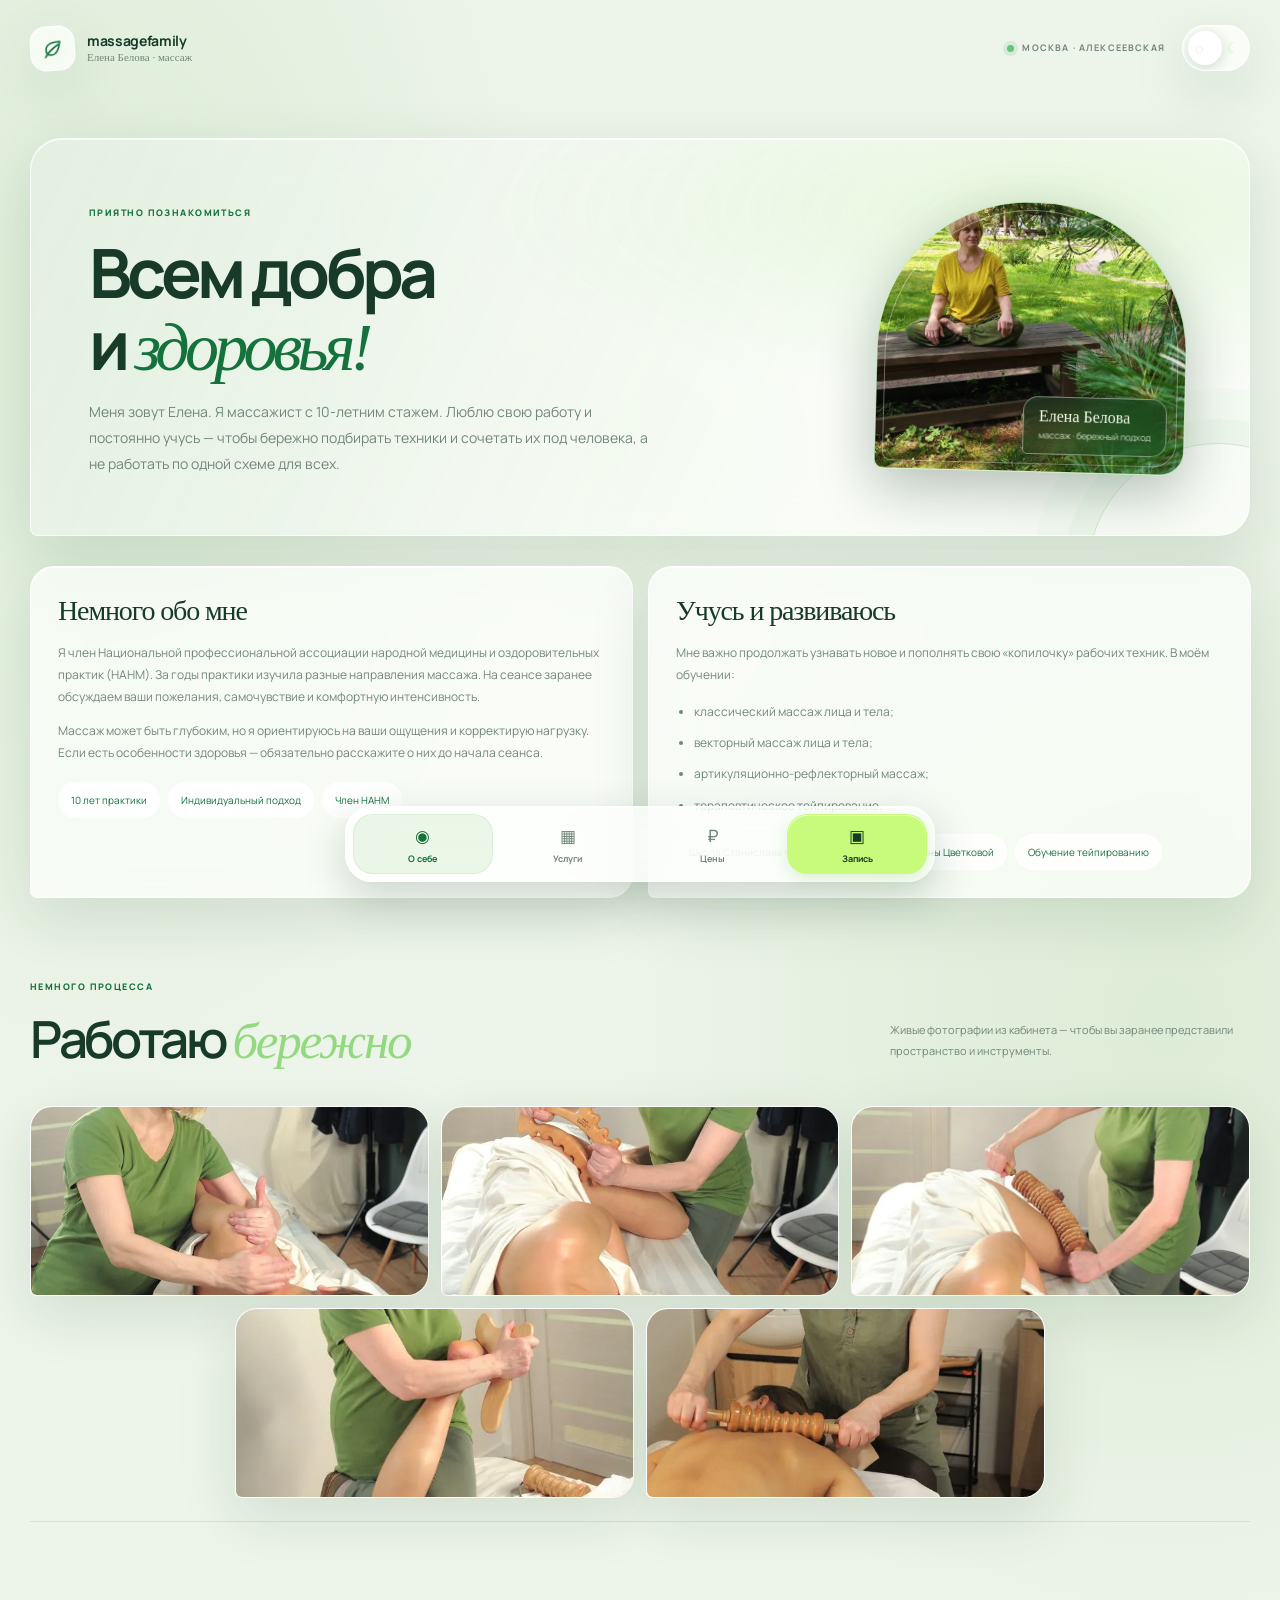
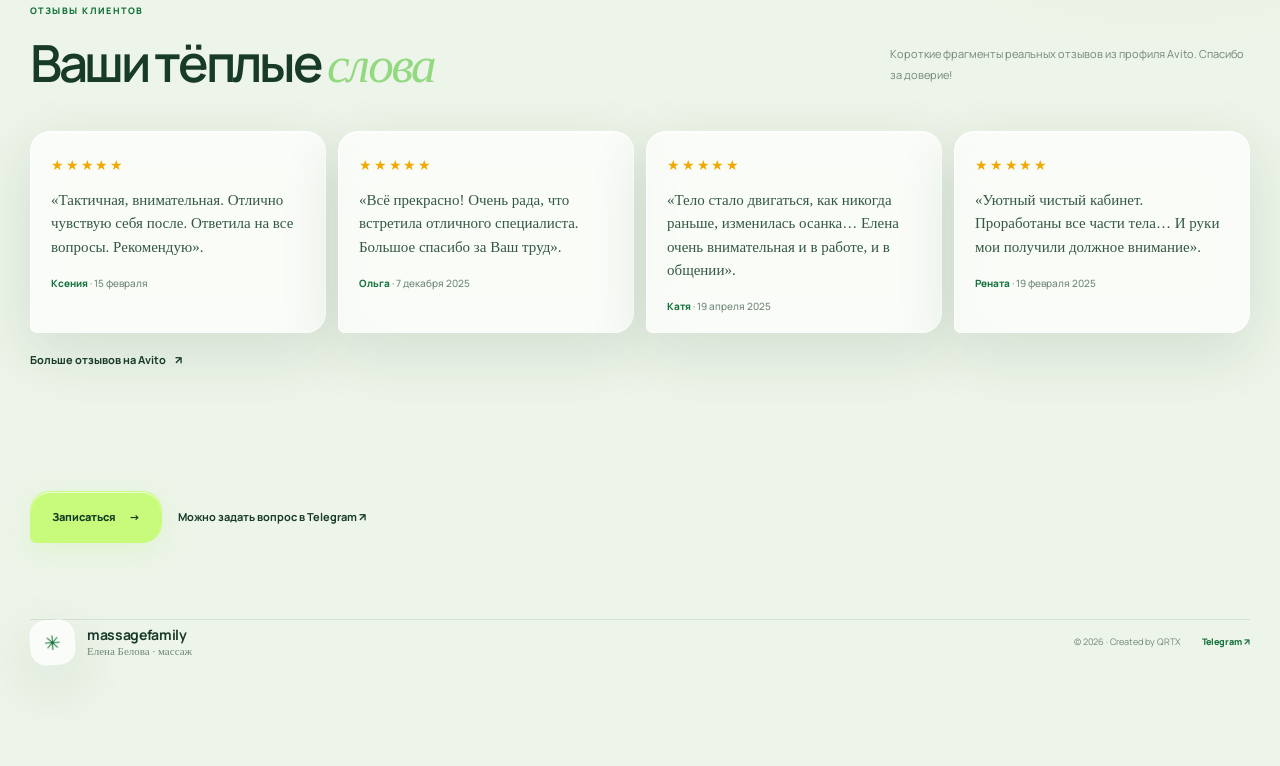
==== about.html @ c5ed5f9d "Add files via upload" ====
<!doctype html>
<html lang="ru"><head><meta charset="utf-8"><meta name="viewport" content="width=device-width,initial-scale=1"><meta name="theme-color" content="#ecf4e9"><meta name="description" content="Елена Белова — массажист с 10-летним стажем, член НАНМ. Знакомство, образование и отзывы клиентов."><title>О себе — massagefamily</title><link rel="manifest" href="./site.webmanifest"><link rel="icon" href="./assets/leaf.svg" type="image/svg+xml"><link rel="stylesheet" href="./styles.css?v=9"></head>
<body data-theme="light"><div class="scroll-progress" id="scroll-progress"></div><div class="ambient-glow" id="ambient-glow"></div>
<header class="site-header"><a class="brand" href="./index.html"><span class="brand-mark"><svg viewBox="0 0 24 24"><path d="M19 5C10 5 5 8 5 13c0 3 2 5 5 5 5 0 8-6 9-13ZM4 20c4-6 8-9 13-12" fill="none" stroke="currentColor" stroke-width="1.6" stroke-linecap="round"/></svg></span><span class="brand-copy"><strong>massagefamily</strong><small>Елена Белова · массаж</small></span></a><div class="header-right"><span class="header-location"><i></i> МОСКВА · АЛЕКСЕЕВСКАЯ</span><button class="theme-toggle" id="theme-toggle" type="button" aria-label="Сменить тему"><span class="theme-sun">☼</span><span class="theme-moon">☾</span><span class="theme-toggle-knob"></span></button></div></header>
<main class="standalone-main subpage-main"><section class="page-intro about-intro reveal"><div class="about-intro-copy"><p class="eyebrow">ПРИЯТНО ПОЗНАКОМИТЬСЯ</p><h1>Всем добра<br />и <em>здоровья!</em></h1><p>Меня зовут Елена. Я массажист с 10-летним стажем. Люблю свою работу и постоянно учусь — чтобы бережно подбирать техники и сочетать их под человека, а не работать по одной схеме для всех.</p></div><figure class="about-portrait"><img src="./assets/photos/hero.jpg" alt="Елена в зелёном саду" fetchpriority="high"><figcaption><span>Елена Белова</span><small>массаж · бережный подход</small></figcaption></figure></section>
<div class="page-content"><article class="page-panel reveal"><h2>Немного обо мне</h2><p>Я член Национальной профессиональной ассоциации народной медицины и оздоровительных практик (НАНМ). За годы практики изучила разные направления массажа. На сеансе заранее обсуждаем ваши пожелания, самочувствие и комфортную интенсивность.</p><p>Массаж может быть глубоким, но я ориентируюсь на ваши ощущения и корректирую нагрузку. Если есть особенности здоровья — обязательно расскажите о них до начала сеанса.</p><div class="course-chips"><span>10 лет практики</span><span>Индивидуальный подход</span><span>Член НАНМ</span></div></article>
<article class="page-panel reveal"><h2>Учусь и развиваюсь</h2><p>Мне важно продолжать узнавать новое и пополнять свою «копилочку» рабочих техник. В моём обучении:</p><ul><li>классический массаж лица и тела;</li><li>векторный массаж лица и тела;</li><li>артикуляционно-рефлекторный массаж;</li><li>терапевтическое тейпирование.</li></ul><div class="course-chips"><span>Школа Станислава Черного</span><span>Академия Ирины Цветковой</span><span>Обучение тейпированию</span></div></article></div>
<section class="proof-section" style="border:0;padding-bottom:0"><div class="section-heading reveal"><div><div class="section-kicker">НЕМНОГО ПРОЦЕССА</div><h2>Работаю <em>бережно</em></h2></div><p>Живые фотографии из кабинета — чтобы вы заранее представили пространство и инструменты.</p></div><div class="gallery-grid about-gallery reveal"><figure class="gallery-photo"><img src="./assets/photos/gallery/session-01.webp" alt="Елена проводит массаж" loading="lazy"></figure><figure class="gallery-photo"><img src="./assets/photos/gallery/session-02.webp" alt="Массаж деревянным инструментом" loading="lazy"></figure><figure class="gallery-photo"><img src="./assets/photos/gallery/session-03.webp" alt="Сеанс массажа спины" loading="lazy"></figure><figure class="gallery-photo"><img src="./assets/photos/gallery/session-04.webp" alt="Работа с ногой во время сеанса" loading="lazy"></figure><figure class="gallery-photo"><img src="./assets/photos/gallery/session-05.webp" alt="Массаж спины в кабинете" loading="lazy"></figure></div></section>
<section class="proof-section"><div class="section-heading reveal"><div><div class="section-kicker">ОТЗЫВЫ КЛИЕНТОВ</div><h2>Ваши тёплые <em>слова</em></h2></div><p>Короткие фрагменты реальных отзывов из профиля Avito. Спасибо за доверие!</p></div><div class="reviews-grid"><article class="review-card reveal"><div class="review-stars">★★★★★</div><blockquote>«Тактичная, внимательная. Отлично чувствую себя после. Ответила на все вопросы. Рекомендую».</blockquote><p>Ксения <span>· 15 февраля</span></p></article><article class="review-card reveal"><div class="review-stars">★★★★★</div><blockquote>«Всё прекрасно! Очень рада, что встретила отличного специалиста. Большое спасибо за Ваш труд».</blockquote><p>Ольга <span>· 7 декабря 2025</span></p></article><article class="review-card reveal"><div class="review-stars">★★★★★</div><blockquote>«Тело стало двигаться, как никогда раньше, изменилась осанка… Елена очень внимательная и в работе, и в общении».</blockquote><p>Катя <span>· 19 апреля 2025</span></p></article><article class="review-card reveal"><div class="review-stars">★★★★★</div><blockquote>«Уютный чистый кабинет. Проработаны все части тела… И руки мои получили должное внимание».</blockquote><p>Рената <span>· 19 февраля 2025</span></p></article></div><a class="text-link reviews-source" href="https://www.avito.ru/brands/05d2e769d853cb7432aabbcc0c474734/all/predlozheniya_uslug?gdlkerfdnwq=101&amp;page_from=from_item_card&amp;iid=3800593027&amp;sellerId=5f546a89d2728fcfa3dec36722f4801d&amp;view=gallery" target="_blank" rel="noreferrer">Больше отзывов на Avito <span>↗</span></a></section>
<div class="page-cta reveal"><a class="button button-primary" href="./booking.html">Записаться <span>→</span></a><a class="text-link" href="https://t.me/elenabelova77" target="_blank" rel="noreferrer">Можно задать вопрос в Telegram ↗</a></div></main>
<footer class="site-footer section-shell"><a class="brand" href="./index.html"><span class="brand-mark">✳</span><span class="brand-copy"><strong>massagefamily</strong><small>Елена Белова · массаж</small></span></a><span>© <span id="year"></span> · Created by QRTX</span><div class="footer-actions"><a href="https://t.me/elenabelova77" target="_blank" rel="noreferrer">Telegram ↗</a></div></footer>
<nav class="floating-nav" aria-label="Навигация"><a class="nav-item" href="about.html"><span class="nav-icon">◉</span><span>О себе</span></a><a class="nav-item" href="services.html"><span class="nav-icon">▦</span><span>Услуги</span></a><a class="nav-item" href="prices.html"><span class="nav-icon">₽</span><span>Цены</span></a><a class="nav-item nav-booking" href="booking.html"><span class="nav-icon">▣</span><span>Запись</span></a></nav><script src="./site-common.js?v=9" defer></script></body></html>
---- styles.css ----
@import url('https://fonts.googleapis.com/css2?family=DM+Sans:wght@400;500;600;700&family=Manrope:wght@400;500;600;700;800&display=swap');

:root {
  color-scheme: light;
  --page: #edf4e9;
  --page-soft: #f5f8f1;
  --surface: rgba(255, 255, 255, .69);
  --surface-strong: rgba(255, 255, 255, .84);
  --surface-solid: #fff;
  --ink: #183a29;
  --ink-soft: #345841;
  --muted: #718779;
  --line: rgba(54, 95, 64, .13);
  --leaf: #38a85f;
  --leaf-dark: #15723c;
  --leaf-deep: #103b27;
  --acid: #c8fb7b;
  --mint: #d9f0ce;
  --glass-edge: rgba(255, 255, 255, .76);
  --glass-shadow: 0 18px 60px rgba(20, 65, 37, .12), inset 0 1px 0 rgba(255, 255, 255, .76);
  --serif: Georgia, 'Times New Roman', serif;
  --sans: 'Manrope', 'DM Sans', -apple-system, BlinkMacSystemFont, 'Segoe UI', sans-serif;
  --shell: 1220px;
}

body[data-theme="dark"] {
  color-scheme: dark;
  --page: #071b12;
  --page-soft: #0b2418;
  --surface: rgba(20, 49, 33, .7);
  --surface-strong: rgba(23, 57, 38, .88);
  --surface-solid: #123321;
  --ink: #eff9e9;
  --ink-soft: #d0e4ce;
  --muted: #a2b9a8;
  --line: rgba(190, 230, 185, .14);
  --leaf: #68d887;
  --leaf-dark: #9de88b;
  --leaf-deep: #0d2417;
  --acid: #c9fa80;
  --mint: #23452f;
  --glass-edge: rgba(201, 243, 191, .2);
  --glass-shadow: 0 22px 70px rgba(0, 0, 0, .28), inset 0 1px 0 rgba(230, 255, 221, .12);
}

* { box-sizing: border-box; }
html { scroll-behavior: smooth; scroll-padding-top: 30px; }
body {
  margin: 0;
  min-width: 320px;
  background:
    radial-gradient(ellipse at 8% 14%, rgba(143, 205, 133, .19), transparent 28rem),
    radial-gradient(ellipse at 91% 43%, rgba(129, 190, 108, .15), transparent 35rem),
    var(--page);
  color: var(--ink);
  font: 400 15px/1.65 var(--sans);
  -webkit-font-smoothing: antialiased;
  transition: background-color .45s, color .35s;
}
body, button, a { -webkit-tap-highlight-color: transparent; }
button, a { touch-action: manipulation; }
button { font: inherit; color: inherit; }
a { color: inherit; text-decoration: none; }
img { max-width: 100%; display: block; }
svg { width: 20px; height: 20px; display: block; flex: none; }
.svg-library { position: absolute; width: 0; height: 0; overflow: hidden; }
.section-shell { width: min(var(--shell), calc(100% - 56px)); margin-inline: auto; }
::selection { background: #b9ed99; color: #103b27; }

.scroll-progress { position: fixed; z-index: 50; inset: 0 auto auto 0; width: 0; height: 3px; background: linear-gradient(90deg, #58c974, #c8fb7b); box-shadow: 0 0 16px rgba(120, 238, 123, .7); }
.page-loader { position: fixed; inset: 0; z-index: 200; display: flex; flex-direction: column; align-items: center; justify-content: center; gap: 9px; color: var(--ink); background: color-mix(in srgb, var(--page) 82%, transparent); backdrop-filter: blur(24px) saturate(1.25); opacity: 0; visibility: hidden; pointer-events: none; transition: opacity .42s cubic-bezier(.2,.75,.25,1), visibility 0s linear .42s; }
body.page-loading .page-loader { opacity: 1; visibility: visible; pointer-events: auto; transition-delay: 0s; }
body.page-loading { overflow: hidden; }
.loader-orbit { width: 58px; height: 58px; position: relative; display: grid; place-items: center; margin-bottom: 8px; border: 1px solid rgba(126,205,116,.48); border-radius: 21px 21px 21px 6px; color: var(--leaf); background: var(--surface); box-shadow: 0 12px 38px rgba(49,125,59,.18),inset 0 1px 0 rgba(255,255,255,.7); animation: loader-float 2.4s ease-in-out infinite; }
.loader-orbit::before,.loader-orbit::after { content:""; position:absolute; inset:-8px; border:1px solid rgba(106,195,108,.22); border-radius:25px 25px 25px 9px; animation: loader-ring 2.8s ease-out infinite; }
.loader-orbit::after { animation-delay:1.4s; }
.loader-orbit span { font-size:25px; animation: loader-spin 8s linear infinite; }
.loader-orbit i { position:absolute; top:3px; right:5px; width:7px; height:7px; border-radius:50%; background:var(--acid); box-shadow:0 0 12px rgba(180,244,117,.9); }
.page-loader > strong { font:700 16px var(--sans); letter-spacing:.015em; }
.page-loader > small { color:var(--muted); font:12px var(--serif); }
.loader-progress { width:118px; height:2px; overflow:hidden; margin-top:15px; border-radius:99px; background:var(--line); }
.loader-progress i { width:40%; height:100%; display:block; border-radius:inherit; background:linear-gradient(90deg,var(--leaf),var(--acid)); box-shadow:0 0 10px rgba(122,222,112,.68); animation:loader-progress 1.1s ease-in-out infinite; }
@keyframes loader-float { 0%,100% { transform:translateY(0) rotate(-2deg); } 50% { transform:translateY(-5px) rotate(2deg); } }
@keyframes loader-ring { 0% { opacity:.55; transform:scale(.82); } 100% { opacity:0; transform:scale(1.32); } }
@keyframes loader-spin { to { transform:rotate(360deg); } }
@keyframes loader-progress { 0% { transform:translateX(-120%); } 100% { transform:translateX(330%); } }
.ambient-glow { position: fixed; z-index: 0; width: 420px; height: 420px; top: 0; left: 0; border-radius: 50%; pointer-events: none; opacity: .13; background: radial-gradient(circle, rgba(171, 255, 120, .58), transparent 66%); transform: translate3d(calc(var(--pointer-x, 50vw) - 50%), calc(var(--pointer-y, 50vh) - 50%), 0); mix-blend-mode: multiply; }
body[data-theme="dark"] .ambient-glow { opacity: .2; mix-blend-mode: screen; }

/* Header: intentionally calm; the persistent navigation lives in the glass dock. */
.site-header { position: relative; z-index: 5; width: min(var(--shell), calc(100% - 56px)); height: 96px; margin: 0 auto; display: flex; align-items: center; justify-content: space-between; }
.brand { display: inline-flex; align-items: center; gap: 12px; }
.brand-mark { display: grid; place-items: center; width: 45px; height: 45px; border: 1px solid var(--glass-edge); border-radius: 16px; color: var(--leaf-dark); background: var(--surface); backdrop-filter: blur(18px) saturate(1.5); box-shadow: var(--glass-shadow); transform: rotate(-4deg); transition: transform .4s cubic-bezier(.2,.8,.2,1); }
.brand-mark:not(:has(svg)) { font-size: 20px; }
.brand:hover .brand-mark { transform: rotate(5deg) scale(1.06); }
.brand-mark svg { width: 24px; height: 24px; }
.brand-copy { display: grid; gap: 1px; line-height: 1.2; }
.brand-copy strong { font-size: 14px; letter-spacing: -.025em; }
.brand-copy small { color: var(--muted); font: 11px var(--serif); }
.header-right { display: flex; align-items: center; gap: 17px; }
.header-location { display: inline-flex; align-items: center; gap: 8px; color: var(--muted); font-size: 9px; font-weight: 700; letter-spacing: .13em; }
.header-location i, .hero-live i { width: 7px; height: 7px; display: block; border-radius: 50%; background: #62c77b; box-shadow: 0 0 0 4px rgba(98, 199, 123, .17); }
.theme-toggle { position: relative; width: 68px; height: 46px; padding: 0; border: 1px solid var(--glass-edge); border-radius: 26px; display: flex; justify-content: space-around; align-items: center; background: var(--surface); backdrop-filter: blur(22px) saturate(1.7); box-shadow: var(--glass-shadow); cursor: pointer; overflow: hidden; transition: transform .25s, background .4s; }
.theme-toggle:hover { transform: translateY(-2px); }
.theme-toggle:active { transform: scale(.94); }
.theme-toggle svg { z-index: 1; width: 17px; height: 17px; opacity: .58; transition: opacity .25s, transform .5s; }
.theme-sun { color: #c58b27; }
.theme-moon { color: #d5f7c6; }
.theme-toggle-knob { position: absolute; z-index: 0; left: 5px; top: 5px; width: 34px; height: 34px; border-radius: 50%; background: var(--surface-strong); box-shadow: 0 3px 13px rgba(22, 61, 35, .18), inset 0 1px 0 var(--glass-edge); transition: transform .45s cubic-bezier(.2,.85,.2,1); }
body[data-theme="dark"] .theme-toggle-knob { transform: translateX(22px); }
body:not([data-theme="dark"]) .theme-sun, body[data-theme="dark"] .theme-moon { opacity: 1; transform: rotate(25deg) scale(1.08); }

/* Hero */
.hero { min-height: 670px; position: relative; isolation: isolate; overflow: hidden; display: grid; grid-template-columns: 1fr 1fr; align-items: center; border: 1px solid rgba(255,255,255,.35); border-radius: 48px 48px 48px 8px; background: linear-gradient(128deg, #123d27 0%, #0d482a 54%, #1e6637 100%); box-shadow: 0 34px 95px rgba(18, 67, 35, .23); }
.hero::before { content: ""; position: absolute; z-index: -1; width: 750px; height: 750px; right: 4%; top: -34%; border: 1px solid rgba(216, 255, 201, .16); border-radius: 50%; box-shadow: 0 0 0 42px rgba(211, 255, 202, .025), 0 0 0 108px rgba(211, 255, 202, .025); }
.hero::after { content: ""; position: absolute; z-index: -1; width: 560px; height: 560px; left: -17%; bottom: -76%; border-radius: 50%; background: radial-gradient(circle, rgba(114, 221, 98, .26), transparent 70%); }
.hero-copy { position: relative; z-index: 3; padding: 78px 30px 78px 78px; color: #f5ffef; }
.eyebrow, .section-kicker { color: var(--leaf-dark); font-size: 9px; font-weight: 800; letter-spacing: .16em; }
.hero .eyebrow { color: #b7d9b8; }
.eyebrow { display: flex; align-items: center; gap: 10px; }
.eyebrow-dot { width: 7px; height: 7px; border-radius: 50%; background: var(--acid); box-shadow: 0 0 0 5px rgba(200, 251, 123, .13), 0 0 14px var(--acid); }
.hero h1 { max-width: 580px; margin: 25px 0 20px; font-size: clamp(46px, 4.2vw, 59px); line-height: 1.02; letter-spacing: -.07em; font-weight: 500; }
.hero h1 em, .intro h2 em, .section-heading h2 em, .booking-heading h2 em, .location h2 em, .closing-cta h2 em, .price-aside h3 em { color: #92d980; font: italic 400 1em/1.08 var(--serif); letter-spacing: -.045em; }
.hero h1 em { color: var(--acid); }
.hero-lead { max-width: 450px; color: rgba(236, 249, 232, .74); font-size: 14px; line-height: 1.95; }
.hero-actions { display: flex; align-items: center; gap: 21px; margin-top: 31px; }
.button { min-height: 52px; position: relative; overflow: hidden; display: inline-flex; align-items: center; justify-content: center; gap: 13px; padding: 14px 21px; border: 1px solid transparent; border-radius: 20px 20px 20px 6px; font-size: 11px; font-weight: 800; cursor: pointer; transition: transform .32s cubic-bezier(.2,.8,.2,1), box-shadow .32s, background .35s, border-color .35s; }
.button::before { content: ""; position: absolute; inset: -80% auto -80% -45%; width: 30%; background: linear-gradient(90deg, transparent, rgba(255,255,255,.5), transparent); transform: rotate(20deg) translateX(-200%); transition: transform .7s; }
.button:hover::before { transform: rotate(20deg) translateX(600%); }
.button:hover { transform: translateY(-3px) scale(1.025); box-shadow: 0 13px 30px rgba(4, 31, 15, .2); }
.button:active { transform: translateY(1px) scale(.96); }
.button svg { width: 17px; height: 17px; transition: transform .3s; }
.button:hover svg { transform: translateX(3px); }
.button-primary { color: #153d25; background: var(--acid); box-shadow: 0 8px 27px rgba(170, 247, 119, .2), inset 0 1px 0 rgba(255,255,255,.7); }
.button-dark { color: #efffea; background: #17452b; box-shadow: inset 0 1px 0 rgba(255,255,255,.18); }
.button-outline { color: var(--leaf-dark); border-color: var(--line); background: var(--surface); backdrop-filter: blur(16px); }
.text-link { display: inline-flex; align-items: center; gap: 9px; color: inherit; font-size: 11px; font-weight: 700; transition: gap .25s, color .25s; }
.text-link:hover { gap: 14px; color: var(--leaf); }
.text-link svg { width: 15px; height: 15px; }
.hero-note { display: flex; align-items: center; gap: 12px; margin-top: 39px; color: rgba(229, 244, 225, .67); font-size: 10px; line-height: 1.6; }
.hero-note b { color: #edfae9; }
.note-icon { display: grid; place-items: center; width: 39px; height: 39px; border: 1px solid rgba(226, 255, 215, .23); border-radius: 15px; color: var(--acid); background: rgba(255,255,255,.08); backdrop-filter: blur(15px); }
.note-icon svg { width: 18px; }
.hero-live { display: inline-flex; align-items: center; gap: 8px; margin-left: 13px; padding: 9px 12px; border: 1px solid rgba(233,255,223,.16); border-radius: 16px; background: rgba(255,255,255,.08); color: #d2e8cf; font-size: 8px; letter-spacing: .1em; }
.hero-live i { width: 6px; height: 6px; }
.hero-visual { position: absolute; z-index: 1; inset: 18px 18px 18px auto; width: 48.5%; overflow: visible; }
.hero-image-wrap { width: 100%; height: 100%; position: relative; overflow: hidden; border: 1px solid rgba(255,255,255,.58); border-radius: 250px 38px 250px 38px; background: #345b3e; box-shadow: inset 0 0 0 1px rgba(255,255,255,.4), 0 19px 60px rgba(0,0,0,.22); transition: border-radius .7s cubic-bezier(.2,.8,.2,1); }
.hero-image-wrap::after { content: ""; position: absolute; inset: 0; background: linear-gradient(180deg, rgba(16,52,30,.02) 45%, rgba(8,42,22,.42)), linear-gradient(90deg, rgba(13,61,33,.2), transparent 48%); }
.hero-image-wrap img { width: 100%; height: 100%; object-fit: cover; object-position: center 47%; filter: saturate(.86); transition: transform 1.3s cubic-bezier(.2,.8,.2,1), filter .8s; }
.hero:hover .hero-image-wrap img { transform: scale(1.035); filter: saturate(1.07); }
.hero:hover .hero-image-wrap { border-radius: 220px 48px 210px 56px; }
.hero-float { position: absolute; z-index: 2; left: -39px; bottom: 76px; display: flex; align-items: center; gap: 12px; padding: 13px 19px 13px 13px; border: 1px solid rgba(255,255,255,.66); border-radius: 21px; color: #284832; background: rgba(247, 255, 244, .73); backdrop-filter: blur(23px) saturate(1.6); box-shadow: 0 15px 40px rgba(8, 36, 17, .17), inset 0 1px 0 rgba(255,255,255,.8); font: 12px/1.5 var(--serif); animation: float-gently 6s ease-in-out infinite; }
.hero-float b { font-weight: 400; }
.float-leaf { width: 37px; height: 37px; border-radius: 15px; display: grid; place-items: center; color: #31633d; background: #e2f5d5; }
.hero-stamp { position: absolute; z-index: 2; right: -8px; top: 36px; width: 112px; height: 112px; display: flex; flex-direction: column; align-items: center; justify-content: center; border: 1px solid rgba(255,255,255,.69); border-radius: 50%; color: #224b2e; background: rgba(242, 255, 233, .64); backdrop-filter: blur(19px); box-shadow: 0 9px 30px rgba(12,54,26,.15); text-align: center; transform: rotate(8deg); font-size: 7px; line-height: 1.8; letter-spacing: .1em; }
.hero-stamp b { font: 21px var(--serif); letter-spacing: -.05em; }
.hero-orbit { position: absolute; z-index: -1; border: 1px solid rgba(216,255,210,.2); border-radius: 50%; pointer-events: none; }
.orbit-one { width: 108%; height: 93%; right: -4%; top: 2%; }
.orbit-two { width: 122%; height: 105%; right: -10%; top: -3%; }
.hero-bottom { position: absolute; z-index: 3; bottom: 21px; left: 45px; right: 43px; display: flex; justify-content: space-between; color: rgba(231, 247, 222, .64); font-size: 8px; font-weight: 700; letter-spacing: .17em; }
.hero-bottom span:last-child { display: flex; align-items: center; gap: 6px; }
.hero-bottom svg { width: 13px; height: 13px; }

/* Sections and glass surfaces */
.intro { padding-top: 116px; padding-bottom: 102px; }
.intro-layout { display: grid; grid-template-columns: .92fr 1fr; align-items: center; gap: 100px; margin-top: 36px; }
.intro-photo { height: 445px; position: relative; padding: 16px 16px 0 0; }
.intro-photo::before { content: ""; position: absolute; inset: 33px 0 0 34px; border: 1px solid rgba(63,136,73,.2); border-radius: 220px 220px 14px 14px; background: linear-gradient(140deg, rgba(183, 226, 163, .54), rgba(219, 240, 208, .2)); }
.intro-photo img { position: relative; width: 100%; height: 100%; object-fit: cover; object-position: center 43%; border: 1px solid var(--glass-edge); border-radius: 210px 210px 14px 14px; box-shadow: var(--glass-shadow); }
.photo-caption { position: absolute; left: -19px; bottom: 21px; display: inline-flex; align-items: center; gap: 10px; max-width: calc(100% + 22px); padding: 14px 18px; border: 1px solid var(--glass-edge); border-radius: 18px; background: var(--surface-strong); backdrop-filter: blur(22px) saturate(1.6); box-shadow: var(--glass-shadow); color: var(--ink-soft); font-size: 10px; }
.photo-caption svg { width: 17px; color: var(--leaf-dark); }
.intro-copy { max-width: 500px; }
.intro h2, .section-heading h2, .booking-heading h2, .location h2, .closing-cta h2 { margin: 15px 0 19px; font-size: clamp(38px, 4vw, 54px); line-height: 1.12; letter-spacing: -.065em; font-weight: 600; }
.intro-copy p:not(.eyebrow) { color: var(--muted); font-size: 13px; line-height: 1.95; }
.signature { margin: 28px 0 22px; color: var(--leaf-dark); font: 16px var(--serif); }
.signature span { margin-left: 10px; color: var(--muted); font-style: italic; }
.intro-copy .text-link { color: var(--leaf-dark); }
.values-row { display: grid; grid-template-columns: repeat(3,1fr); margin-top: 78px; padding-top: 27px; border-top: 1px solid var(--line); }
.values-row div { display: grid; grid-template-columns: 39px 1fr; align-items: center; padding: 0 26px; border-right: 1px solid var(--line); }
.values-row div:first-child { padding-left: 0; }
.values-row div:last-child { border: 0; }
.values-row span { grid-row: span 2; color: var(--leaf); font: italic 16px var(--serif); }
.values-row b { font-size: 11px; font-weight: 700; }
.values-row small { color: var(--muted); font-size: 9px; }

/* Real practice photos and client notes */
.proof-section { padding: 82px 0 96px; border-top: 1px solid var(--line); }
.gallery-grid { display: grid; grid-template-columns: 1.12fr 1fr 1fr 1fr; grid-template-rows: 190px 190px; gap: 12px; }
.gallery-photo { min-width: 0; min-height: 0; overflow: hidden; margin: 0; border: 1px solid var(--glass-edge); border-radius: 22px 22px 22px 7px; background: var(--surface); box-shadow: var(--glass-shadow); }
.gallery-photo img { width: 100%; height: 100%; display: block; object-fit: cover; transition: transform .7s cubic-bezier(.2,.8,.2,1), filter .5s; }
.gallery-photo:hover img { transform: scale(1.045); filter: saturate(1.06); }
.gallery-tall { grid-row: span 2; }
.gallery-wide { grid-column: span 2; }
.reviews-grid { display: grid; grid-template-columns: repeat(4, minmax(0,1fr)); gap: 12px; margin-top: 22px; }
.review-card { min-height: 190px; padding: 21px 20px 17px; border: 1px solid var(--glass-edge); border-radius: 20px 20px 20px 7px; background: var(--surface); backdrop-filter: blur(22px) saturate(1.3); box-shadow: var(--glass-shadow); transition: transform .3s, border-color .3s, background .3s; }
.review-card:hover { transform: translateY(-4px); border-color: rgba(112,177,108,.52); }
.review-stars { color: #efa900; font-size: 14px; letter-spacing: .13em; }
.review-card blockquote { margin: 13px 0 16px; color: var(--ink-soft); font: 15px/1.55 var(--serif); }
.review-card > p { margin: 0; color: var(--leaf-dark); font-size: 10px; font-weight: 750; }
.review-card > p span { color: var(--muted); font-weight: 500; }
.reviews-source { margin-top: 19px; }

.services, .price-section, .booking-section { padding: 92px 0 105px; border-top: 1px solid var(--line); }
.section-heading { display: flex; align-items: end; justify-content: space-between; gap: 52px; margin-bottom: 38px; }
.section-heading h2 { margin-bottom: 0; }
.section-heading > p { max-width: 360px; margin: 0 0 6px; color: var(--muted); font-size: 11px; line-height: 1.9; }
.service-grid { display: grid; grid-template-columns: repeat(3,1fr); gap: 14px; perspective: 1100px; }
.service-card { min-height: 254px; position: relative; overflow: hidden; padding: 25px 24px 24px; border: 1px solid var(--glass-edge); border-radius: 24px 24px 24px 7px; background: var(--surface); backdrop-filter: blur(25px) saturate(1.35); box-shadow: var(--glass-shadow); transform-style: preserve-3d; transition: transform .35s cubic-bezier(.2,.8,.2,1), border-color .3s, box-shadow .35s, background .35s; }
.service-card::before { content: ""; position: absolute; inset: 0; z-index: 0; opacity: 0; background: radial-gradient(370px circle at var(--card-x,50%) var(--card-y,50%), rgba(189, 250, 162, .27), transparent 54%); transition: opacity .35s; pointer-events: none; }
.service-card:hover { border-color: rgba(113, 180, 112, .56); box-shadow: 0 25px 63px rgba(20, 75, 39, .14), inset 0 1px 0 rgba(255,255,255,.8); }
.service-card:hover::before { opacity: 1; }
.service-feature { background: linear-gradient(145deg, rgba(217,242,203,.83), rgba(255,255,255,.58)); }
body[data-theme="dark"] .service-feature { background: linear-gradient(145deg, rgba(53,109,60,.66), rgba(20,49,33,.7)); }
.service-top, .service-card h3, .service-card p, .card-link { position: relative; z-index: 1; }
.service-top { display: flex; justify-content: space-between; align-items: center; color: var(--muted); font: italic 14px var(--serif); }
.service-icon { width: 41px; height: 41px; display: grid; place-items: center; border: 1px solid var(--glass-edge); border-radius: 16px; color: var(--leaf-dark); background: var(--surface-strong); box-shadow: 0 8px 19px rgba(26, 86, 39, .08); transition: transform .45s, background .3s; }
.service-card:hover .service-icon { transform: rotate(-9deg) scale(1.08); background: var(--mint); }
.service-card h3 { margin: 27px 0 9px; font: 25px/1.18 var(--serif); letter-spacing: -.035em; }
.service-card p { max-width: 345px; margin: 0; color: var(--muted); font-size: 10px; line-height: 1.9; }
.card-link { position: absolute; bottom: 21px; left: 24px; display: inline-flex; align-items: center; gap: 8px; color: var(--leaf-dark); font-size: 9px; font-weight: 800; transition: gap .25s; }
.card-link:hover { gap: 14px; }
.card-link svg { width: 14px; height: 14px; }
.service-photo { min-height: 254px; padding: 0; }
.service-photo img { position: absolute; inset: 0; width: 100%; height: 100%; object-fit: cover; transition: transform .9s cubic-bezier(.2,.8,.2,1); }
.service-photo:hover img { transform: scale(1.07); }
.service-photo::after { content: ""; position: absolute; inset: 0; background: linear-gradient(180deg, transparent 20%, rgba(7, 39, 18, .72)); }
.photo-card-overlay { position: absolute; z-index: 1; left: 24px; bottom: 24px; display: grid; gap: 7px; color: #fff; }
.photo-card-overlay span { font-size: 8px; font-weight: 700; letter-spacing: .16em; }
.photo-card-overlay b { font: 27px/1.14 var(--serif); font-weight: 400; }
.care-note { display: flex; align-items: center; gap: 10px; margin: 22px 2px 0; color: var(--muted); font-size: 9px; }
.care-note svg { width: 16px; height: 16px; color: var(--leaf-dark); }

/* Price list */
.price-section { background: linear-gradient(180deg, transparent, rgba(201, 228, 191, .12), transparent); }
.price-layout { display: grid; grid-template-columns: 1.55fr .78fr; align-items: start; gap: 50px; }
.price-list { overflow: hidden; border: 1px solid var(--glass-edge); border-radius: 24px 24px 24px 7px; background: var(--surface); backdrop-filter: blur(22px); box-shadow: var(--glass-shadow); }
.price-row { min-height: 69px; display: flex; align-items: center; justify-content: space-between; gap: 21px; padding: 12px 24px; border-bottom: 1px solid var(--line); transition: background .25s, padding .25s; }
.price-row:last-child { border-bottom: 0; }
.price-row:hover { padding-inline: 28px 20px; background: rgba(181, 229, 165, .14); }
.price-row div { display: grid; gap: 3px; }
.price-row b { font-size: 11px; font-weight: 700; }
.price-row small { color: var(--muted); font-size: 9px; }
.price-row strong { white-space: nowrap; color: var(--leaf-dark); font: 21px var(--serif); }
.price-aside { position: sticky; top: 22px; overflow: hidden; padding: 30px 27px 25px; border: 1px solid rgba(255,255,255,.36); border-radius: 26px 26px 26px 7px; color: #f2ffeb; background: linear-gradient(140deg, #174d2c, #26733e); box-shadow: 0 21px 55px rgba(19, 77, 37, .21); }
.price-aside::before { content: ""; position: absolute; right: -64px; top: -86px; width: 235px; height: 235px; border: 1px solid rgba(232,255,217,.22); border-radius: 50%; box-shadow: 0 0 0 27px rgba(232,255,217,.05), 0 0 0 69px rgba(232,255,217,.04); }
.aside-flower { position: absolute; right: 7px; top: -23px; color: rgba(220,255,186,.34); font-size: 75px; animation: slow-turn 28s linear infinite; }
.price-aside .eyebrow { position: relative; color: #cfedb6; }
.price-aside h3 { position: relative; margin: 20px 0 15px; font-size: 25px; line-height: 1.3; letter-spacing: -.045em; font-weight: 500; }
.price-aside h3 em { color: var(--acid); }
.price-aside > p:not(.eyebrow) { position: relative; margin: 0 0 20px; color: rgba(240,255,233,.72); font-size: 10px; line-height: 1.9; }
.price-aside .button { position: relative; }
.aside-foot { display: flex; align-items: center; gap: 7px; margin-top: 21px; color: rgba(239,255,230,.72); font-size: 8px; }
.aside-foot svg { width: 14px; height: 14px; }

/* Calendar and location */
.booking-heading { max-width: 580px; margin: 0 auto 38px; text-align: center; }
.booking-heading .section-kicker { margin-bottom: 12px; }
.booking-heading h2 { margin: 11px 0 13px; }
.booking-heading > p { color: var(--muted); font-size: 11px; }
.booking-card { overflow: hidden; display: grid; grid-template-columns: 1fr .87fr; border: 1px solid var(--glass-edge); border-radius: 28px 28px 28px 8px; background: var(--surface); backdrop-filter: blur(25px) saturate(1.4); box-shadow: var(--glass-shadow); }
.calendar-panel { padding: 32px 37px 27px; }
.calendar-title { display: flex; justify-content: space-between; align-items: center; margin-bottom: 24px; }
.calendar-title h3, .slots-head h3 { margin: 5px 0 0; font: 25px var(--serif); letter-spacing: -.035em; }
.calendar-arrows { display: flex; gap: 9px; }
.calendar-arrows button { width: 43px; height: 43px; border: 1px solid var(--line); border-radius: 16px; color: var(--leaf-dark); background: var(--surface-strong); backdrop-filter: blur(14px); cursor: pointer; transition: transform .25s, background .25s; font-size: 23px; }
.calendar-arrows button:hover { transform: translateY(-2px); background: var(--mint); }
.calendar-arrows button:active { transform: scale(.9); }
.calendar-weekdays, .calendar-grid { display: grid; grid-template-columns: repeat(7,1fr); gap: 8px; }
.calendar-weekdays { margin-bottom: 8px; }
.calendar-weekdays span { padding: 4px 0; color: var(--muted); text-align: center; font-size: 8px; font-weight: 800; letter-spacing: .08em; }
.day-cell { width: 100%; aspect-ratio: 1; min-height: 42px; position: relative; display: grid; place-items: center; padding: 0; border: 1px solid transparent; border-radius: 16px; color: var(--ink-soft); background: transparent; font-size: 11px; cursor: pointer; transition: background .22s, color .22s, transform .22s, border-color .22s, box-shadow .22s; }
.day-cell.available::after { content: ""; position: absolute; bottom: 5px; width: 5px; height: 5px; border-radius: 50%; background: #43b465; box-shadow: 0 0 8px rgba(67,180,101,.55); }
.day-cell.available:hover { transform: scale(1.09); border-color: rgba(64,161,77,.24); background: rgba(126,199,111,.15); }
.day-cell.busy, .day-cell:disabled { color: var(--muted); opacity: .45; cursor: default; }
.day-cell.selected { color: #12351f; border-color: rgba(255,255,255,.86); background: var(--acid); box-shadow: 0 6px 19px rgba(110,190,81,.27), inset 0 1px 0 rgba(255,255,255,.76); transform: scale(1.07); }
.day-cell.selected::after { background: #2a7b3a; }
.day-cell.today:not(.selected) { border-color: var(--leaf); }
.calendar-legend { display: flex; flex-wrap: wrap; gap: 16px; margin-top: 19px; padding-top: 17px; border-top: 1px solid var(--line); }
.calendar-legend span { display: flex; align-items: center; gap: 7px; color: var(--muted); font-size: 8px; }
.calendar-legend i { width: 8px; height: 8px; border-radius: 50%; background: #43b465; }
.calendar-legend .legend-busy { background: #c5cec4; box-shadow: none; }
.calendar-legend .legend-selected { background: #a6e85a; }
.slots-panel { display: flex; flex-direction: column; padding: 35px 33px 29px; border-left: 1px solid var(--line); background: linear-gradient(145deg, rgba(213,237,204,.26), rgba(255,255,255,.17)); }
body[data-theme="dark"] .slots-panel { background: rgba(7, 27, 17, .18); }
.slots-head h3 { margin: 8px 0 5px; font-size: 23px; }
.slots-head > p { margin: 0; color: var(--muted); font-size: 9px; }
.time-slots { display: grid; grid-template-columns: repeat(3,1fr); gap: 10px; min-height: 114px; align-content: start; margin: 23px 0 21px; }
.time-slot { min-height: 48px; border: 1px solid rgba(79,157,83,.24); border-radius: 15px; color: var(--leaf-dark); background: var(--surface-strong); backdrop-filter: blur(12px); font-size: 11px; cursor: pointer; transition: transform .23s, box-shadow .23s, color .23s, background .23s; }
.time-slot:hover { transform: translateY(-2px); box-shadow: 0 8px 19px rgba(38,110,48,.12); }
.time-slot:active { transform: scale(.94); }
.time-slot.selected { color: #12351f; border-color: transparent; background: var(--acid); box-shadow: 0 7px 19px rgba(110,190,81,.25); }
.time-slot.busy { color: var(--muted); border-color: var(--line); background: var(--surface); opacity: .48; text-decoration: line-through; cursor: not-allowed; }
.empty-slots { grid-column: 1/-1; margin: 0; color: var(--muted); font-size: 10px; line-height: 1.8; }
.booking-submit { width: 100%; min-height: 54px; margin-top: auto; justify-content: space-between; }
.booking-submit:disabled { opacity: .42; cursor: not-allowed; transform: none; box-shadow: none; }
.confirm-note { display: flex; align-items: center; gap: 7px; margin: 13px 0 0; color: var(--muted); font-size: 8px; }
.confirm-note svg { width: 14px; height: 14px; color: var(--leaf); }
.calendar-disclaimer { display: flex; align-items: center; justify-content: center; gap: 9px; margin: 18px 0 0; color: var(--muted); text-align: center; font-size: 9px; }
.calendar-disclaimer svg { width: 15px; height: 15px; color: var(--leaf); }
.location { display: grid; grid-template-columns: .78fr 1.22fr; align-items: center; gap: 72px; padding: 94px 0 104px; border-top: 1px solid var(--line); }
.location h2 { margin: 17px 0; }
.location-copy > p { max-width: 350px; color: var(--muted); font-size: 11px; line-height: 1.9; }
.location-detail { display: flex; align-items: flex-start; gap: 12px; margin: 22px 0; }
.location-detail > svg { width: 18px; height: 18px; margin-top: 2px; color: var(--leaf-dark); }
.location-detail span { display: grid; gap: 3px; }
.location-detail b { font-size: 10px; }
.location-detail small { color: var(--muted); font-size: 9px; }
.location-copy .button { margin-top: 7px; }
.map-card { height: 375px; position: relative; isolation: isolate; overflow: hidden; display: block; border: 1px solid var(--glass-edge); border-radius: 28px 28px 28px 7px; background: linear-gradient(145deg, #dfeeda, #eff5ea); box-shadow: var(--glass-shadow); transition: transform .45s, box-shadow .45s; }
.map-embed-wrap { height:375px; position:relative; overflow:hidden; border:1px solid var(--glass-edge); border-radius:28px 28px 28px 7px; background:#e6efe2; box-shadow:var(--glass-shadow); isolation:isolate; }
.map-fallback { position:absolute; inset:0; overflow:hidden; background:linear-gradient(145deg,#e4efdb,#cfebcd 54%,#eaf1df); }
.map-fallback-grid { position:absolute; inset:-35%; opacity:.75; transform:rotate(-13deg); background-image:linear-gradient(29deg,transparent 47%,rgba(255,255,255,.92) 48%,rgba(255,255,255,.92) 50%,transparent 51%),linear-gradient(118deg,transparent 47%,rgba(255,255,255,.92) 48%,rgba(255,255,255,.92) 50%,transparent 51%); background-size:120px 92px,142px 128px; }
.map-fallback::before,.map-fallback::after { content:""; position:absolute; width:230px; height:165px; border-radius:44% 56% 40% 60%; background:rgba(152,202,133,.29); transform:rotate(-18deg); }
.map-fallback::before { left:8%; top:8%; }.map-fallback::after { right:2%; bottom:-12%; width:280px; height:180px; }
.map-road { position:absolute; z-index:1; left:-10%; top:51%; width:125%; height:20px; border-block:1px solid rgba(255,255,255,.95); background:#f8f5e9; transform:rotate(-13deg); box-shadow:0 1px 0 rgba(121,157,115,.12); }
.map-road-two { left:31%; top:43%; width:95%; height:15px; transform:rotate(58deg); }
.map-park-label,.map-place-label { position:absolute; z-index:2; color:#6b8f63; font:italic 12px var(--serif); }.map-park-label { left:11%; top:23%; }.map-place-label { right:12%; top:17%; color:#8a927b; font:700 9px var(--sans); letter-spacing:.08em; text-transform:uppercase; transform:rotate(-13deg); }
.map-pin { position:absolute; z-index:3; left:55%; top:42%; width:47px; height:47px; display:grid; place-items:center; border:1px solid rgba(255,255,255,.9); border-radius:17px 17px 17px 5px; color:#fff; background:#21824a; box-shadow:0 10px 28px rgba(24,92,47,.3); transform:rotate(-45deg); }.map-pin svg { transform:rotate(45deg); }.map-pin i { position:absolute; inset:-9px; border:1px solid rgba(33,130,74,.35); border-radius:21px 21px 21px 7px; animation:map-pulse 2.4s ease-out infinite; }
.map-location-card { position:absolute; z-index:4; left:calc(55% + 32px); top:38%; display:grid; gap:2px; padding:9px 12px; border:1px solid rgba(255,255,255,.8); border-radius:13px 13px 13px 5px; color:#183a29; background:rgba(255,255,255,.88); box-shadow:0 7px 23px rgba(28,73,41,.12); font:11px var(--sans); }.map-location-card small { color:#718779; font-size:8px; }
.map-embed-wrap.has-live-map .map-fallback { opacity:0; pointer-events:none; transition:opacity .5s; }
.yandex-map { position:absolute; inset:0; z-index:2; width:100%; height:100%; display:block; border:0; background:transparent; }
.local-file-mode .yandex-map { display:none; }
@keyframes map-pulse { 0% { opacity:.7; transform:scale(.76); } 100% { opacity:0; transform:scale(1.5); } }
.map-address-badge { position:absolute; left:17px; bottom:17px; display:flex; align-items:center; gap:10px; max-width:calc(100% - 34px); padding:12px 15px; border:1px solid rgba(255,255,255,.78); border-radius:17px 17px 17px 6px; color:var(--ink); background:color-mix(in srgb,var(--surface-strong) 88%,transparent); backdrop-filter:blur(18px) saturate(1.5); box-shadow:0 10px 30px rgba(17,57,32,.16); font-size:10px; font-weight:800; transition:transform .25s,box-shadow .25s; }
.map-address-badge:hover { transform:translateY(-2px); box-shadow:0 15px 35px rgba(17,57,32,.22); }
.map-address-badge > svg { width:19px; height:19px; flex:none; color:var(--leaf-dark); }
.map-address-badge span { display:grid; gap:3px; }
.map-address-badge small { color:var(--muted); font-size:8px; font-weight:600; }
.map-card:hover { transform: translateY(-5px) rotate(.3deg); box-shadow: 0 28px 65px rgba(27,85,38,.17); }
body[data-theme="dark"] .map-card { background: linear-gradient(145deg, #1a3d27, #14321f); }
.map-grid { position: absolute; inset: -22%; transform: rotate(-8deg); opacity: .74; background-image: linear-gradient(28deg,transparent 48%,rgba(255,255,255,.91) 49%,rgba(255,255,255,.91) 50%,transparent 51%),linear-gradient(118deg,transparent 48%,rgba(255,255,255,.82) 49%,rgba(255,255,255,.82) 50%,transparent 51%); background-size: 90px 80px,100px 110px; }
body[data-theme="dark"] .map-grid { opacity: .14; }
.map-route { position: absolute; border: 2px solid rgba(98,165,92,.28); border-radius: 50%; }
.route-one { width: 530px; height: 250px; left: 10%; top: 2%; transform: rotate(20deg); }
.route-two { width: 560px; height: 160px; left: -7%; bottom: 6%; transform: rotate(-23deg); }
.map-block { position: absolute; width: 83px; height: 51px; border-radius: 15px; background: rgba(184,218,173,.57); transform: rotate(-17deg); }
.block-one { left: 8%; top: 20%; }.block-two { right: 9%; top: 18%; width: 110px; height: 63px; }.block-three { left: 21%; bottom: 15%; width: 108px; height: 62px; }.block-four { right: 18%; bottom: 13%; width: 75px; height: 48px; }
.map-park { position: absolute; left: 45%; top: 20%; width: 125px; height: 110px; display: grid; place-items: center; border-radius: 45% 55% 60% 40%; color: #6f9668; background: rgba(162,204,145,.42); font: italic 12px var(--serif); transform: rotate(8deg); }
.map-pin { position: absolute; left: 57%; top: 42%; width: 53px; height: 53px; display: grid; place-items: center; border: 1px solid rgba(255,255,255,.83); border-radius: 18px 18px 18px 4px; color: white; background: #25864b; box-shadow: 0 10px 24px rgba(27,94,46,.3); transform: rotate(-45deg); animation: pin-bob 2.7s ease-in-out infinite; }
.map-pin svg { width: 23px; height: 23px; transform: rotate(45deg); }
.map-label { position: absolute; left: calc(57% + 34px); top: 41%; display: grid; gap: 3px; padding: 10px 14px; border: 1px solid var(--glass-edge); border-radius: 16px; background: var(--surface-strong); backdrop-filter: blur(15px); box-shadow: var(--glass-shadow); font-size: 8px; font-weight: 800; letter-spacing: .11em; }
.map-label small { color: var(--muted); font-size: 8px; font-weight: 400; letter-spacing: 0; }
.map-open { position: absolute; right: 19px; top: 19px; display: flex; align-items: center; gap: 7px; padding: 11px 14px; border: 1px solid var(--glass-edge); border-radius: 16px; color: var(--leaf-dark); background: var(--surface); backdrop-filter: blur(16px); font-size: 8px; }
.map-open svg { width: 13px; height: 13px; }
.map-station { position: absolute; left: 13%; bottom: 13%; color: var(--muted); font-size: 8px; letter-spacing: .12em; }

.closing-cta { position: relative; overflow: hidden; margin-bottom: 71px; padding: 77px 20px 72px; border: 1px solid rgba(255,255,255,.65); border-radius: 36px 36px 36px 8px; background: radial-gradient(ellipse at 50% 110%, rgba(133,215,104,.22), transparent 50%), linear-gradient(140deg, rgba(220,241,211,.84), rgba(247,251,243,.7)); box-shadow: var(--glass-shadow); text-align: center; }
body[data-theme="dark"] .closing-cta { background: radial-gradient(ellipse at 50% 110%, rgba(133,215,104,.11), transparent 50%), var(--surface); }
.closing-cta::before, .closing-cta::after { content: ""; position: absolute; left: 50%; top: -176px; width: 390px; height: 390px; border: 1px solid rgba(53,129,58,.13); border-radius: 50%; transform: translateX(-50%); }
.closing-cta::after { top: -220px; width: 475px; height: 475px; }
.cta-flower { color: var(--leaf); font-size: 48px; line-height: 1; animation: slow-turn 32s linear infinite; }
.closing-cta .eyebrow { justify-content: center; margin-top: 16px; }
.closing-cta h2 { margin: 14px 0 23px; }
.closing-cta > p:last-child { color: var(--muted); font: 13px var(--serif); margin: 19px 0 0; }
.site-footer { min-height: 114px; display: flex; justify-content: space-between; align-items: center; gap: 22px; padding-bottom: 101px; border-top: 1px solid var(--line); color: var(--muted); font-size: 9px; }
.site-footer .brand { color: var(--ink); }
.site-footer > span { margin-left: auto; }
.footer-actions { display: flex; align-items: center; gap: 22px; }
.footer-actions > a { display: inline-flex; align-items: center; gap: 7px; color: var(--leaf-dark); font-weight: 800; }
.footer-actions > a svg { width: 13px; height: 13px; }
.install-button { min-height: 42px; display: inline-flex; align-items: center; gap: 7px; padding: 7px 12px; border: 1px solid var(--line); border-radius: 15px; color: var(--ink-soft); background: var(--surface); cursor: pointer; font-size: 9px; transition: transform .25s, background .25s; }
.install-button:hover { transform: translateY(-2px); background: var(--surface-strong); }
.install-button svg { width: 15px; height: 15px; color: var(--leaf-dark); }

/* Persistent liquid-glass navigation. */
@view-transition { navigation: auto; }
::view-transition-old(root) { animation: page-out .24s ease both; }
::view-transition-new(root) { animation: page-in .42s cubic-bezier(.2,.75,.25,1) both; }
@keyframes page-out { to { opacity: 0; filter: blur(5px); transform: scale(.992); } }
@keyframes page-in { from { opacity: 0; filter: blur(5px); transform: translateY(9px) scale(.996); } to { opacity: 1; filter: blur(0); transform: none; } }
.standalone-main { width: min(var(--shell), calc(100% - 56px)); min-height: 58vh; margin: 0 auto; padding: 42px 0 76px; }
.page-intro { position: relative; overflow: hidden; margin-bottom: 30px; padding: clamp(30px,5vw,58px); border: 1px solid var(--glass-edge); border-radius: 32px 32px 32px 8px; background: radial-gradient(ellipse at 93% 5%, rgba(186,235,160,.28), transparent 38%), var(--surface); backdrop-filter: blur(25px) saturate(1.4); box-shadow: var(--glass-shadow); }
.page-intro::after { content: ""; position: absolute; width: 260px; aspect-ratio: 1; right: -100px; bottom: -170px; border: 1px solid rgba(76,152,82,.22); border-radius: 50%; box-shadow: 0 0 0 24px rgba(102,183,98,.045), 0 0 0 55px rgba(102,183,98,.035); pointer-events: none; }
.page-intro h1 { max-width: 790px; margin: 15px 0; font-size: clamp(39px,6vw,68px); line-height: 1.06; letter-spacing: -.07em; }
.page-intro h1 em { color: var(--leaf-dark); font: italic 400 1em/1.08 var(--serif); }
.page-intro > p:last-child { max-width: 610px; margin: 0; color: var(--muted); font-size: 14px; line-height: 1.85; }
.about-intro { min-height: 330px; display: grid; grid-template-columns: minmax(0,1fr) minmax(245px,.68fr); align-items: center; gap: clamp(24px,5vw,68px); padding-right: clamp(30px,5vw,62px); background: radial-gradient(ellipse at 83% 18%, rgba(186,235,160,.3), transparent 40%), linear-gradient(115deg, rgba(83,145,76,.1), transparent 64%), var(--surface); }
.about-intro-copy { position: relative; z-index: 1; }
.about-intro .about-intro-copy > p:last-child { max-width: 570px; margin: 0; color: var(--muted); font-size: 14px; line-height: 1.85; }
.about-portrait { position: relative; width: min(100%,310px); height: 270px; justify-self: end; margin: 0; padding: 7px; overflow: hidden; border: 1px solid rgba(189,238,161,.45); border-radius: 150px 150px 24px 9px; background: linear-gradient(145deg,rgba(185,240,151,.35),rgba(22,83,45,.42)); box-shadow: 0 18px 55px rgba(4,32,18,.28),inset 0 1px 0 rgba(255,255,255,.52); transform: rotate(1.5deg); }
.about-portrait::after { content:""; position:absolute; inset:7px; border:1px solid rgba(255,255,255,.34); border-radius:inherit; pointer-events:none; }
.about-portrait img { width:100%; height:100%; display:block; object-fit:cover; object-position:27% 47%; border-radius:inherit; filter:saturate(.9); transform:scale(1.85); transform-origin:27% 47%; transition:transform .8s cubic-bezier(.2,.8,.2,1),filter .5s; }
.about-portrait:hover img { transform:scale(1.92); filter:saturate(1.04); }
.about-portrait figcaption { position:absolute; z-index:1; right:17px; bottom:17px; display:grid; gap:3px; padding:10px 15px; border:1px solid rgba(255,255,255,.42); border-radius:15px 15px 15px 5px; color:#f5ffef; background:rgba(17,57,34,.53); backdrop-filter:blur(16px) saturate(1.4); box-shadow:0 7px 25px rgba(0,0,0,.18); }
.about-portrait figcaption span { font:16px var(--serif); }
.about-portrait figcaption small { color:rgba(245,255,239,.8); font-size:9px; }
.page-content { display: grid; grid-template-columns: 1fr 1fr; gap: 15px; }
.page-panel { padding: 27px; border: 1px solid var(--glass-edge); border-radius: 24px 24px 24px 7px; background: var(--surface); backdrop-filter: blur(22px) saturate(1.35); box-shadow: var(--glass-shadow); }
.page-panel h2 { margin: 0 0 14px; font: 28px/1.2 var(--serif); letter-spacing: -.04em; }
.page-panel p, .page-panel li { color: var(--muted); font-size: 12px; line-height: 1.85; }
.page-panel p:last-child { margin-bottom: 0; }
.page-panel ul { display: grid; gap: 9px; padding-left: 18px; }
.course-chips { display: flex; flex-wrap: wrap; gap: 8px; margin-top: 17px; }
.course-chips span { padding: 9px 12px; border: 1px solid var(--glass-edge); border-radius: 999px; color: var(--leaf-dark); background: var(--surface-strong); font-size: 10px; }
.page-cta { display: flex; align-items: center; flex-wrap: wrap; gap: 16px; margin-top: 23px; }
.standalone-main .gallery-grid { margin-bottom: 23px; }
.standalone-main .about-gallery { grid-template-columns: repeat(6,minmax(0,1fr)); grid-template-rows: repeat(2,190px); }
.about-gallery .gallery-photo { grid-column: span 2; grid-row: auto; }
.about-gallery .gallery-photo:nth-child(4) { grid-column: 2 / span 2; }
.about-gallery .gallery-photo:nth-child(5) { grid-column: 4 / span 2; }
.catalog-list { display: grid; grid-template-columns: repeat(2,minmax(0,1fr)); gap: 13px; }
.catalog-card { min-height: 192px; padding: 23px; border: 1px solid var(--glass-edge); border-radius: 23px 23px 23px 7px; background: var(--surface); backdrop-filter: blur(22px) saturate(1.3); box-shadow: var(--glass-shadow); transition: transform .32s, border-color .3s, box-shadow .3s; }
.catalog-card:hover { transform: translateY(-5px); border-color: rgba(112,177,108,.5); box-shadow: 0 22px 50px rgba(27,78,39,.12); }
.catalog-card small { color: var(--leaf-dark); font-size: 9px; font-weight: 800; letter-spacing: .14em; }
.catalog-card h2 { margin: 18px 0 8px; font: 25px var(--serif); }
.catalog-card p { margin: 0; color: var(--muted); font-size: 11px; line-height: 1.8; }
.catalog-card a { display: inline-flex; margin-top: 15px; color: var(--leaf-dark); font-size: 10px; font-weight: 750; }
.prices-page .price-layout { grid-template-columns: 1fr .65fr; gap: 25px; }
.prices-page .price-row { min-height: 73px; }
.prices-page .price-row strong { font: 17px var(--serif); }
.booking-page-grid { display: grid; grid-template-columns: minmax(0,1.2fr) minmax(270px,.8fr); gap: 20px; align-items: start; }
.booking-page-grid .booking-card { grid-template-columns: 1fr; }
.booking-page-grid .slots-panel { border-left: 0; border-top: 1px solid var(--line); }
.service-select { width: 100%; min-height: 48px; margin-top: 8px; padding: 0 13px; border: 1px solid var(--glass-edge); border-radius: 14px; color: var(--ink-soft); background: var(--surface-strong); font: inherit; font-size: 11px; }
.service-select:focus-visible { outline: 2px solid var(--leaf); outline-offset: 2px; }
.booking-details { position: sticky; top: 25px; display: grid; gap: 13px; }
.booking-details .page-panel { padding: 23px; }
.booking-details .button { margin-top: 8px; }
.subpage-main .calendar-disclaimer { margin-top: 14px; }
.floating-nav { position: fixed; z-index: 30; left: 50%; bottom: max(18px, env(safe-area-inset-bottom)); width: min(590px, calc(100% - 32px)); min-height: 76px; display: grid; grid-template-columns: repeat(4,1fr); align-items: center; gap: 5px; padding: 7px; border: 1px solid var(--glass-edge); border-radius: 27px; background: color-mix(in srgb, var(--surface-strong) 80%, transparent); backdrop-filter: blur(30px) saturate(1.8); -webkit-backdrop-filter: blur(30px) saturate(1.8); box-shadow: 0 15px 44px rgba(16,61,29,.2), inset 0 1px 0 rgba(255,255,255,.8); transform: translateX(-50%); transition: background .35s, box-shadow .35s; }
body[data-theme="dark"] .floating-nav { box-shadow: 0 18px 52px rgba(0,0,0,.48), inset 0 1px 0 rgba(220,255,210,.13); }
.nav-item { min-width: 0; min-height: 60px; position: relative; display: flex; flex-direction: column; align-items: center; justify-content: center; gap: 3px; border: 1px solid transparent; border-radius: 20px; color: var(--muted); font-size: 9px; font-weight: 700; transition: color .25s, transform .25s, background .25s, border-color .25s; }
.nav-icon { width: 30px; height: 27px; display: grid; place-items: center; font-size: 17px; font-weight: 500; line-height: 1; transition: transform .32s; }
.nav-icon svg { width: 19px; height: 19px; }
.nav-item:hover { color: var(--leaf-dark); transform: translateY(-2px); }
.nav-item:hover .nav-icon { transform: translateY(-2px) scale(1.08); }
.nav-item.current { color: var(--leaf-dark); background: rgba(139,204,123,.16); border-color: rgba(103,174,92,.12); }
.nav-item.current .nav-icon { color: var(--leaf-dark); }
.nav-booking { color: #153d25; background: var(--acid); box-shadow: 0 6px 17px rgba(110,190,81,.22), inset 0 1px 0 rgba(255,255,255,.72); }
.nav-booking:hover, .nav-booking.current { color: #153d25; background: #b6f360; }
.nav-booking .nav-icon svg { width: 20px; height: 20px; }
.toast { position: fixed; z-index: 60; left: 50%; bottom: 110px; max-width: calc(100% - 36px); padding: 13px 19px; border: 1px solid var(--glass-edge); border-radius: 18px; color: var(--ink); background: var(--surface-strong); backdrop-filter: blur(25px); box-shadow: var(--glass-shadow); text-align: center; font-size: 11px; opacity: 0; pointer-events: none; transform: translate(-50%, 13px); transition: opacity .25s, transform .25s; }
.toast.visible { opacity: 1; transform: translate(-50%, 0); }
.tap-ripple { position: absolute; z-index: 5; width: 8px; height: 8px; border-radius: 50%; pointer-events: none; background: rgba(255,255,255,.58); transform: translate(-50%,-50%) scale(0); animation: ripple-grow .62s ease-out forwards; }
.reveal { opacity: 1; transform: none; transition: transform .75s cubic-bezier(.2,.7,.2,1); }
.reveal.in-view { animation: reveal-enter .65s cubic-bezier(.2,.7,.2,1) both; }
@keyframes reveal-enter { from { opacity: .72; transform: translateY(12px) scale(.995); } to { opacity: 1; transform: translateY(0) scale(1); } }
.service-grid .reveal:nth-child(2), .values-row.reveal, .hero-visual.reveal { transition-delay: .08s; }
.service-grid .reveal:nth-child(3) { transition-delay: .13s; }
.service-grid .reveal:nth-child(4) { transition-delay: .18s; }
.service-grid .reveal:nth-child(5) { transition-delay: .23s; }
.service-grid .reveal:nth-child(6) { transition-delay: .28s; }

@keyframes float-gently { 0%,100% { transform: translateY(0) rotate(-1deg); } 50% { transform: translateY(-9px) rotate(1deg); } }
@keyframes slow-turn { to { transform: rotate(360deg); } }
@keyframes pin-bob { 0%,100% { translate: 0 0; } 50% { translate: 0 -7px; } }
@keyframes ripple-grow { to { opacity: 0; transform: translate(-50%,-50%) scale(25); } }

@media (max-width: 980px) {
  :root { --shell: 850px; }
  .section-shell, .site-header { width: calc(100% - 40px); }
  .hero { min-height: 630px; }
  .hero-copy { padding-left: 48px; }
  .hero h1 { font-size: clamp(42px, 5.1vw, 50px); }
  .hero-live { margin-left: 2px; }
  .intro-layout { gap: 58px; }
  .price-layout { gap: 27px; }
  .location { gap: 39px; }
  .reviews-grid { grid-template-columns: repeat(2, minmax(0,1fr)); }
  .prices-page .price-layout { grid-template-columns: 1fr; }
  .booking-page-grid { grid-template-columns: 1fr; }
  .booking-details { position: static; grid-template-columns: repeat(2,minmax(0,1fr)); }
}

@media (min-width: 701px) and (max-height: 780px) {
  .hero-copy { padding-top: 55px; padding-bottom: 175px; }
  .hero-bottom { display: none; }
}

@media (max-width: 700px) {
  html { scroll-padding-top: 16px; }
  .section-shell, .site-header { width: calc(100% - 30px); }
  .site-header { height: 76px; }
  .brand-mark { width: 43px; height: 43px; border-radius: 15px; }
  .brand-copy strong { font-size: 14px; }
  .brand-copy small { font-size: 10px; }
  .header-location { display: none; }
  .theme-toggle { width: 68px; height: 48px; }
  .theme-toggle-knob { width: 36px; height: 36px; }
  body[data-theme="dark"] .theme-toggle-knob { transform: translateX(20px); }

  .hero { min-height: 0; display: flex; flex-direction: column; align-items: stretch; gap: 0; padding: 38px 21px 22px; border-radius: 31px 31px 31px 7px; }
  .hero-copy { padding: 0; }
  .hero h1 { margin: 22px 0 16px; font-size: clamp(43px, 11.5vw, 58px); }
  .hero-lead { max-width: 450px; font-size: 13px; line-height: 1.85; }
  .hero-actions { flex-wrap: wrap; gap: 12px; margin-top: 24px; }
  .button { min-height: 54px; padding-inline: 18px; font-size: 11px; }
  .hero-note { flex-wrap: wrap; gap: 11px; margin-top: 19px; }
  .hero-live { min-height: 40px; margin-left: auto; padding: 8px 10px; font-size: 7px; }
  .hero-visual { position: relative; inset: auto; width: 100%; height: 320px; margin-top: 22px; }
  .hero-image-wrap { border-radius: 140px 27px 140px 27px; }
  .hero:hover .hero-image-wrap { border-radius: 125px 33px 130px 33px; }
  .hero-float { left: -7px; bottom: 31px; padding: 11px 14px 11px 11px; font-size: 11px; }
  .float-leaf { width: 34px; height: 34px; }
  .hero-stamp { right: -7px; top: 6px; width: 88px; height: 88px; font-size: 6px; }
  .hero-stamp b { font-size: 17px; }
  .hero-orbit { display: none; }
  .hero-bottom { left: 22px; right: 22px; bottom: 8px; font-size: 6px; }

  .intro { padding-top: 76px; padding-bottom: 73px; }
  .intro-layout { grid-template-columns: 1fr; gap: 32px; margin-top: 25px; }
  .intro-photo { width: 88%; max-width: 410px; height: 385px; margin: 0 auto; padding: 13px 13px 0 0; }
  .intro-photo::before { left: 24px; top: 25px; }
  .intro-photo img { border-radius: 190px 190px 13px 13px; }
  .photo-caption { left: -8px; bottom: 14px; padding: 13px 15px; font-size: 9px; }
  .intro-copy { max-width: none; }
  .intro h2, .section-heading h2, .booking-heading h2, .location h2, .closing-cta h2 { font-size: 39px; }
  .intro-copy p:not(.eyebrow) { font-size: 12px; }
  .standalone-main { width: calc(100% - 30px); padding: 23px 0 62px; }
  .page-intro { margin-bottom: 17px; padding: 29px 22px; border-radius: 24px 24px 24px 7px; }
  .page-intro h1 { font-size: clamp(39px,10vw,52px); }
  .page-intro > p:last-child { font-size: 12px; }
  .about-intro { grid-template-columns: minmax(0,1fr) minmax(185px,.72fr); gap: 20px; padding-right: 25px; }
  .about-portrait { height: 230px; }
  .about-intro .about-intro-copy > p:last-child { font-size: 12px; }
  .page-content, .catalog-list { grid-template-columns: 1fr; gap: 10px; }
  .page-panel { padding: 21px; }
  .catalog-card { min-height: 0; padding: 21px; }
  .prices-page .price-row { padding-inline: 14px; }
  .booking-details { grid-template-columns: 1fr; }
  .proof-section { padding: 67px 0 76px; }
  .gallery-grid { grid-template-columns: 1fr 1fr; grid-template-rows: 220px 150px 150px; gap: 9px; }
  .gallery-tall { grid-row: span 2; }
  .gallery-wide { grid-column: span 1; }
  .standalone-main .about-gallery { grid-template-columns: repeat(2,minmax(0,1fr)); grid-template-rows: repeat(3, minmax(140px, 42vw)); }
  .about-gallery .gallery-photo:nth-child(4) { grid-column: auto; }
  .about-gallery .gallery-photo:nth-child(5) { grid-column: 1 / -1; width: 50%; justify-self: center; }
  .reviews-grid { grid-template-columns: 1fr; gap: 9px; margin-top: 14px; }
  .review-card { min-height: 0; padding: 19px 18px 16px; }
  .review-card blockquote { margin: 11px 0 13px; font-size: 16px; }
  .review-card > p { font-size: 11px; }
  .values-row { grid-template-columns: 1fr; gap: 14px; margin-top: 42px; padding-top: 23px; }
  .values-row div, .values-row div:first-child { grid-template-columns: 38px 1fr; padding: 0; border: 0; }
  .values-row b { font-size: 11px; }
  .values-row small { font-size: 9px; }

  .services, .price-section, .booking-section { padding: 73px 0 78px; }
  .section-heading { display: block; margin-bottom: 26px; }
  .section-heading > p { margin-top: 12px; font-size: 11px; }
  .service-grid { grid-template-columns: repeat(2,minmax(0,1fr)); gap: 10px; }
  .service-card { min-height: 250px; padding: 20px 17px; border-radius: 20px 20px 20px 7px; }
  .service-card h3 { margin: 22px 0 8px; font-size: 21px; }
  .service-card p { font-size: 10px; line-height: 1.78; }
  .service-icon { width: 38px; height: 38px; border-radius: 14px; }
  .card-link { left: 17px; bottom: 18px; gap: 5px; font-size: 8px; }
  .service-photo { min-height: 250px; }
  .photo-card-overlay { left: 17px; bottom: 19px; }
  .photo-card-overlay b { font-size: 23px; }
  .care-note { align-items: flex-start; font-size: 9px; line-height: 1.65; }

  .price-layout { grid-template-columns: 1fr; gap: 22px; }
  .price-row { min-height: 66px; gap: 12px; padding-inline: 16px; }
  .price-row:hover { padding-inline: 18px 14px; }
  .price-row b { font-size: 10px; line-height: 1.5; }
  .price-row small { font-size: 8px; }
  .price-row strong { font-size: 19px; }
  .price-aside { position: relative; top: auto; padding: 25px 22px; }
  .price-aside h3 { font-size: 25px; }

  .booking-heading { margin-bottom: 25px; }
  .booking-heading > p { font-size: 11px; }
  .booking-card { grid-template-columns: 1fr; border-radius: 23px 23px 23px 7px; }
  .calendar-panel { padding: 23px 15px 20px; }
  .calendar-title { margin-bottom: 16px; }
  .calendar-title h3 { font-size: 22px; }
  .calendar-arrows { gap: 7px; }
  .calendar-arrows button { width: 46px; height: 46px; }
  .calendar-weekdays, .calendar-grid { gap: 3px; }
  .calendar-weekdays span { font-size: 8px; }
  .day-cell { min-height: 43px; border-radius: 14px; font-size: 11px; }
  .calendar-legend { justify-content: space-between; gap: 8px; margin-top: 15px; padding-top: 13px; }
  .calendar-legend span { gap: 6px; font-size: 8px; }
  .slots-panel { min-height: 275px; padding: 23px 17px 19px; border-top: 1px solid var(--line); border-left: 0; }
  .slots-head h3 { font-size: 22px; }
  .slots-head > p { font-size: 10px; }
  .time-slots { grid-template-columns: repeat(3,1fr); gap: 9px; min-height: 108px; margin: 18px 0; }
  .time-slot { min-height: 49px; border-radius: 14px; font-size: 11px; }
  .booking-submit { min-height: 56px; }
  .confirm-note { font-size: 9px; }
  .calendar-disclaimer { align-items: flex-start; justify-content: flex-start; text-align: left; font-size: 9px; line-height: 1.7; }

  .location { grid-template-columns: 1fr; gap: 25px; padding: 73px 0 79px; }
  .location h2 { font-size: 39px; }
  .location-copy > p { font-size: 11px; }
  .location-detail b { font-size: 11px; }
  .location-detail small { font-size: 9px; }
  .map-card { height: 300px; border-radius: 23px 23px 23px 7px; }

  .closing-cta { margin-bottom: 46px; padding: 59px 15px 54px; border-radius: 27px 27px 27px 7px; }
  .closing-cta h2 { font-size: 39px; }
  .site-footer { min-height: 0; display: grid; grid-template-columns: 1fr; gap: 16px; padding-bottom: 121px; }
  .site-footer > span { margin-left: 0; }
  .footer-actions { justify-content: space-between; }

  .floating-nav { width: calc(100% - 18px); min-height: 79px; bottom: max(8px, env(safe-area-inset-bottom)); gap: 3px; padding: 6px; border-radius: 25px; }
  .nav-item { min-height: 64px; gap: 2px; border-radius: 18px; font-size: 9px; }
  .nav-icon { width: 32px; height: 29px; }
  .nav-icon svg { width: 20px; height: 20px; }
  .toast { bottom: 101px; width: max-content; max-width: calc(100% - 28px); font-size: 10px; }
}

@media (max-width: 390px) {
  .section-shell, .site-header { width: calc(100% - 24px); }
  .hero { padding: 32px 17px 19px; }
  .hero h1 { font-size: clamp(41px, 10.8vw, 47px); }
  .hero-live { width: fit-content; margin-left: 50px; }
  .hero-visual { height: 275px; }
  .service-grid { grid-template-columns: 1fr; gap: 10px; }
  .service-card, .service-photo { min-height: 223px; }
  .service-card h3 { font-size: 23px; }
  .service-card p { max-width: 330px; font-size: 11px; }
  .card-link { font-size: 9px; }
  .price-row { padding-inline: 12px; }
  .price-row b { font-size: 9px; }
  .price-row strong { font-size: 17px; }
  .calendar-panel { padding-inline: 11px; }
  .day-cell { min-height: 40px; border-radius: 12px; }
  .calendar-weekdays, .calendar-grid { gap: 2px; }
  .calendar-legend { gap: 5px; }
  .calendar-legend span { font-size: 7px; }
  .nav-item { font-size: 8px; }
  .standalone-main { width: calc(100% - 24px); }
  .page-intro { padding: 25px 18px; }
  .about-intro { grid-template-columns: 1fr; gap: 24px; padding: 25px 18px 20px; }
  .about-portrait { width: min(78%,300px); height: 240px; justify-self: center; margin-right: 8px; }
  .gallery-grid { grid-template-rows: 190px 130px 130px; gap: 7px; }
  .gallery-photo { border-radius: 16px 16px 16px 6px; }
}

@media (hover: none) {
  .ambient-glow { display: none; }
  .service-card:hover { transform: none; }
  .button:hover { transform: none; }
}

@media (prefers-reduced-motion: reduce) {
  .page-loader, .loader-orbit, .loader-orbit::before, .loader-orbit::after, .loader-orbit span, .loader-progress i { animation-duration:.01ms !important; animation-iteration-count:1 !important; }
  .page-loader { transition-duration:.01ms !important; }
}

@media (prefers-reduced-motion: reduce) {
  *, *::before, *::after { scroll-behavior: auto !important; animation-duration: .01ms !important; animation-iteration-count: 1 !important; transition-duration: .01ms !important; }
  ::view-transition-old(root), ::view-transition-new(root) { animation: none !important; }
  .reveal { opacity: 1; transform: none; }
  .ambient-glow { display: none; }
}
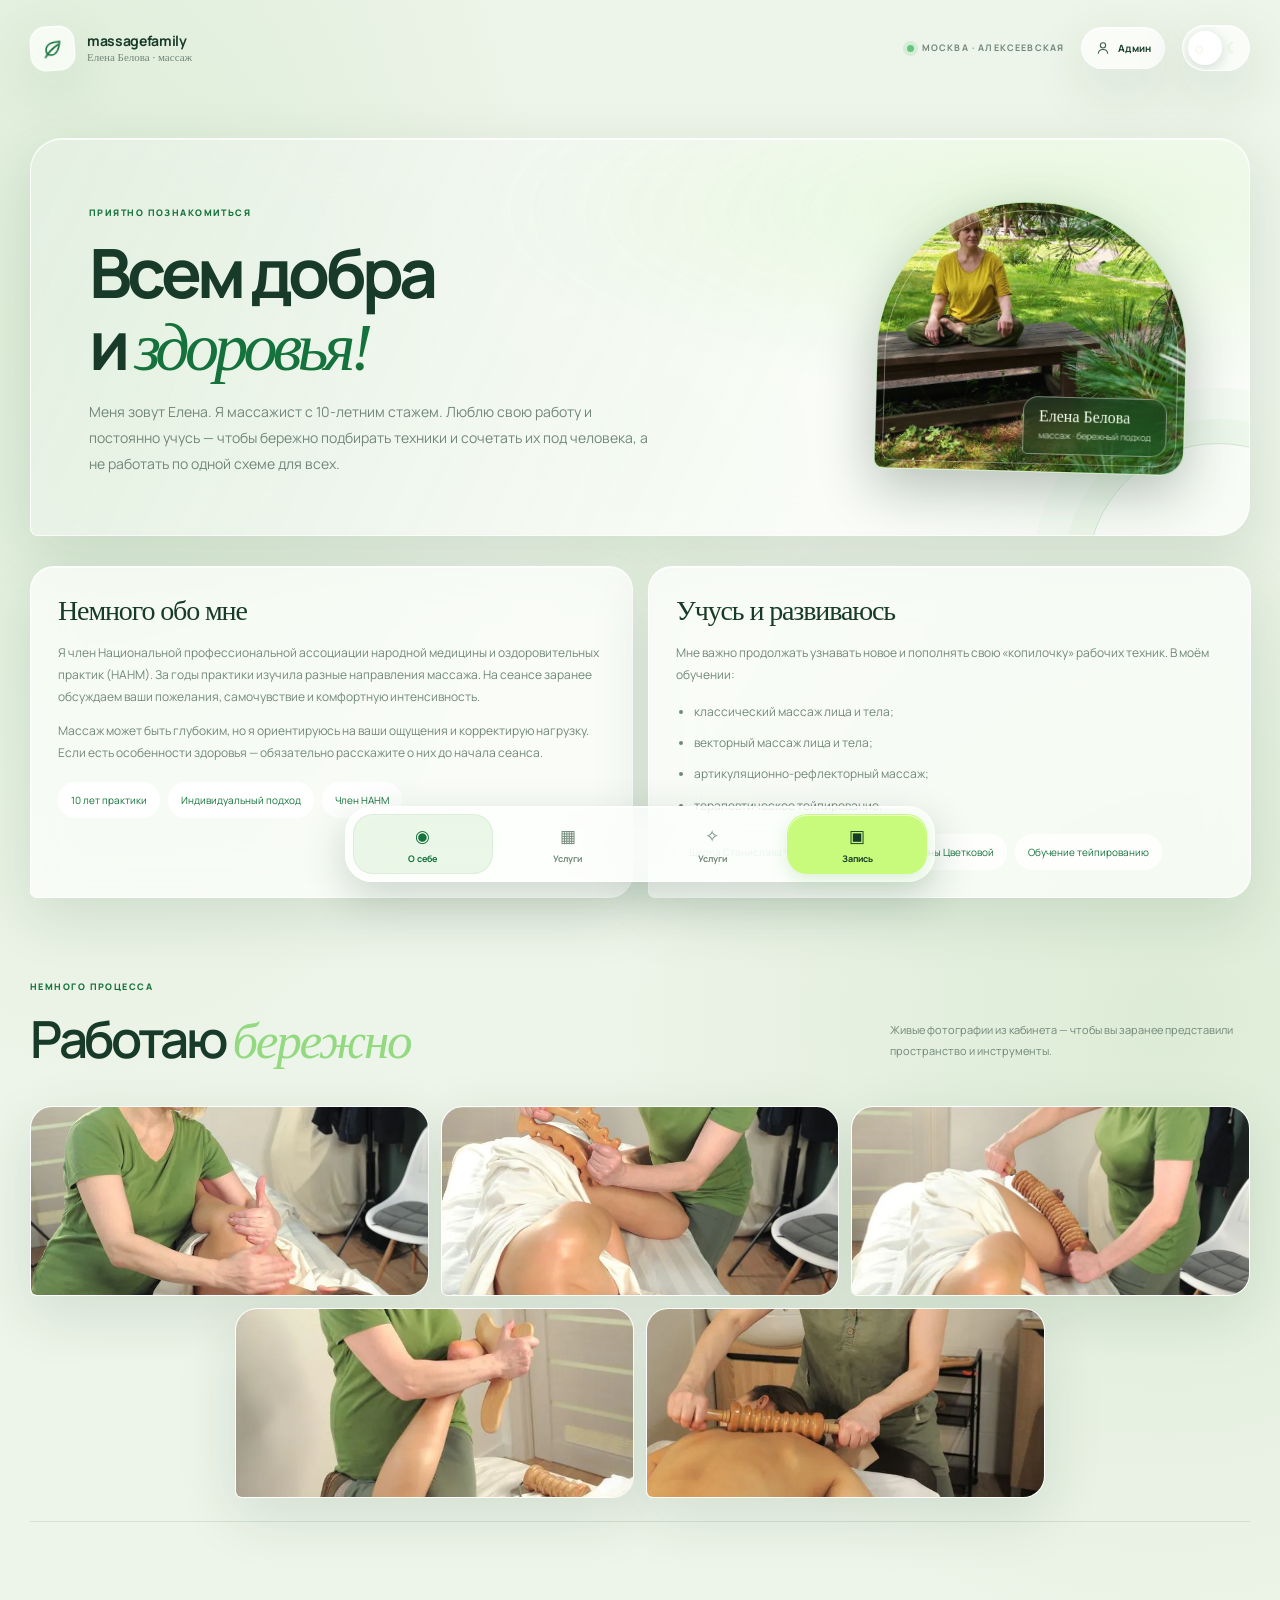
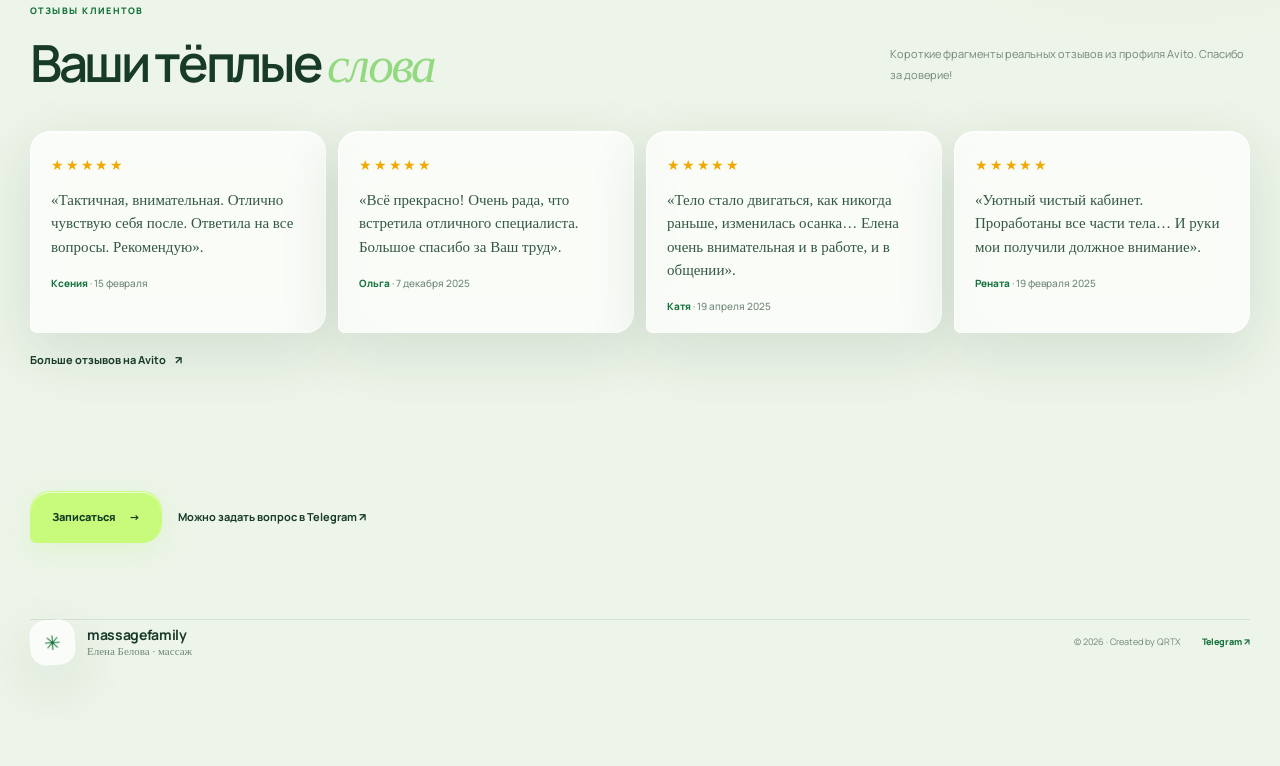
==== commit 9c2201ba: "Add files via upload" ====
--- a/about.html
+++ b/about.html
@@ -1,5 +1,5 @@
 <!doctype html>
-<html lang="ru"><head><meta charset="utf-8"><meta name="viewport" content="width=device-width,initial-scale=1"><meta name="theme-color" content="#ecf4e9"><meta name="description" content="Елена Белова — массажист с 10-летним стажем, член НАНМ. Знакомство, образование и отзывы клиентов."><title>О себе — massagefamily</title><link rel="manifest" href="./site.webmanifest"><link rel="icon" href="./assets/leaf.svg" type="image/svg+xml"><link rel="stylesheet" href="./styles.css?v=9"></head>
+<html lang="ru"><head><meta charset="utf-8"><meta name="viewport" content="width=device-width,initial-scale=1"><meta name="theme-color" content="#ecf4e9"><meta name="description" content="Елена Белова — массажист с 10-летним стажем, член НАНМ. Знакомство, образование и отзывы клиентов."><title>О себе — massagefamily</title><link rel="manifest" href="./site.webmanifest"><link rel="icon" href="./assets/leaf.svg" type="image/svg+xml"><link rel="stylesheet" href="./styles.css?v=12"></head>
 <body data-theme="light"><div class="scroll-progress" id="scroll-progress"></div><div class="ambient-glow" id="ambient-glow"></div>
 <header class="site-header"><a class="brand" href="./index.html"><span class="brand-mark"><svg viewBox="0 0 24 24"><path d="M19 5C10 5 5 8 5 13c0 3 2 5 5 5 5 0 8-6 9-13ZM4 20c4-6 8-9 13-12" fill="none" stroke="currentColor" stroke-width="1.6" stroke-linecap="round"/></svg></span><span class="brand-copy"><strong>massagefamily</strong><small>Елена Белова · массаж</small></span></a><div class="header-right"><span class="header-location"><i></i> МОСКВА · АЛЕКСЕЕВСКАЯ</span><button class="theme-toggle" id="theme-toggle" type="button" aria-label="Сменить тему"><span class="theme-sun">☼</span><span class="theme-moon">☾</span><span class="theme-toggle-knob"></span></button></div></header>
 <main class="standalone-main subpage-main"><section class="page-intro about-intro reveal"><div class="about-intro-copy"><p class="eyebrow">ПРИЯТНО ПОЗНАКОМИТЬСЯ</p><h1>Всем добра<br />и <em>здоровья!</em></h1><p>Меня зовут Елена. Я массажист с 10-летним стажем. Люблю свою работу и постоянно учусь — чтобы бережно подбирать техники и сочетать их под человека, а не работать по одной схеме для всех.</p></div><figure class="about-portrait"><img src="./assets/photos/hero.jpg" alt="Елена в зелёном саду" fetchpriority="high"><figcaption><span>Елена Белова</span><small>массаж · бережный подход</small></figcaption></figure></section>
@@ -9,4 +9,4 @@
 <section class="proof-section"><div class="section-heading reveal"><div><div class="section-kicker">ОТЗЫВЫ КЛИЕНТОВ</div><h2>Ваши тёплые <em>слова</em></h2></div><p>Короткие фрагменты реальных отзывов из профиля Avito. Спасибо за доверие!</p></div><div class="reviews-grid"><article class="review-card reveal"><div class="review-stars">★★★★★</div><blockquote>«Тактичная, внимательная. Отлично чувствую себя после. Ответила на все вопросы. Рекомендую».</blockquote><p>Ксения <span>· 15 февраля</span></p></article><article class="review-card reveal"><div class="review-stars">★★★★★</div><blockquote>«Всё прекрасно! Очень рада, что встретила отличного специалиста. Большое спасибо за Ваш труд».</blockquote><p>Ольга <span>· 7 декабря 2025</span></p></article><article class="review-card reveal"><div class="review-stars">★★★★★</div><blockquote>«Тело стало двигаться, как никогда раньше, изменилась осанка… Елена очень внимательная и в работе, и в общении».</blockquote><p>Катя <span>· 19 апреля 2025</span></p></article><article class="review-card reveal"><div class="review-stars">★★★★★</div><blockquote>«Уютный чистый кабинет. Проработаны все части тела… И руки мои получили должное внимание».</blockquote><p>Рената <span>· 19 февраля 2025</span></p></article></div><a class="text-link reviews-source" href="https://www.avito.ru/brands/05d2e769d853cb7432aabbcc0c474734/all/predlozheniya_uslug?gdlkerfdnwq=101&amp;page_from=from_item_card&amp;iid=3800593027&amp;sellerId=5f546a89d2728fcfa3dec36722f4801d&amp;view=gallery" target="_blank" rel="noreferrer">Больше отзывов на Avito <span>↗</span></a></section>
 <div class="page-cta reveal"><a class="button button-primary" href="./booking.html">Записаться <span>→</span></a><a class="text-link" href="https://t.me/elenabelova77" target="_blank" rel="noreferrer">Можно задать вопрос в Telegram ↗</a></div></main>
 <footer class="site-footer section-shell"><a class="brand" href="./index.html"><span class="brand-mark">✳</span><span class="brand-copy"><strong>massagefamily</strong><small>Елена Белова · массаж</small></span></a><span>© <span id="year"></span> · Created by QRTX</span><div class="footer-actions"><a href="https://t.me/elenabelova77" target="_blank" rel="noreferrer">Telegram ↗</a></div></footer>
-<nav class="floating-nav" aria-label="Навигация"><a class="nav-item" href="about.html"><span class="nav-icon">◉</span><span>О себе</span></a><a class="nav-item" href="services.html"><span class="nav-icon">▦</span><span>Услуги</span></a><a class="nav-item" href="prices.html"><span class="nav-icon">₽</span><span>Цены</span></a><a class="nav-item nav-booking" href="booking.html"><span class="nav-icon">▣</span><span>Запись</span></a></nav><script src="./site-common.js?v=9" defer></script></body></html>
+<nav class="floating-nav" aria-label="Навигация"><a class="nav-item" href="about.html"><span class="nav-icon">◉</span><span>О себе</span></a><a class="nav-item" href="services.html"><span class="nav-icon">▦</span><span>Услуги</span></a><a class="nav-item" href="prices.html"><span class="nav-icon">✧</span><span>Услуги</span></a><a class="nav-item nav-booking" href="booking.html"><span class="nav-icon">▣</span><span>Запись</span></a></nav><script src="./site-common.js?v=13" defer></script></body></html>
--- a/styles.css
+++ b/styles.css
@@ -98,6 +98,10 @@
 .brand-copy strong { font-size: 14px; letter-spacing: -.025em; }
 .brand-copy small { color: var(--muted); font: 11px var(--serif); }
 .header-right { display: flex; align-items: center; gap: 17px; }
+.admin-entry { min-height: 42px; padding: 0 13px; border: 1px solid var(--glass-edge); border-radius: 999px; display: inline-flex; align-items: center; justify-content: center; gap: 7px; color: var(--ink); background: var(--surface); backdrop-filter: blur(20px) saturate(1.6); box-shadow: var(--glass-shadow); font-size: 10px; font-weight: 700; letter-spacing: .015em; white-space: nowrap; transition: transform .25s, background .3s, border-color .3s; }
+.admin-entry:hover { transform: translateY(-2px); border-color: var(--leaf); background: var(--surface-strong); }
+.admin-entry:active { transform: scale(.96); }
+.admin-entry svg { width: 16px; height: 16px; opacity: .82; }
 .header-location { display: inline-flex; align-items: center; gap: 8px; color: var(--muted); font-size: 9px; font-weight: 700; letter-spacing: .13em; }
 .header-location i, .hero-live i { width: 7px; height: 7px; display: block; border-radius: 50%; background: #62c77b; box-shadow: 0 0 0 4px rgba(98, 199, 123, .17); }
 .theme-toggle { position: relative; width: 68px; height: 46px; padding: 0; border: 1px solid var(--glass-edge); border-radius: 26px; display: flex; justify-content: space-around; align-items: center; background: var(--surface); backdrop-filter: blur(22px) saturate(1.7); box-shadow: var(--glass-shadow); cursor: pointer; overflow: hidden; transition: transform .25s, background .4s; }
@@ -234,13 +238,14 @@
 .price-section { background: linear-gradient(180deg, transparent, rgba(201, 228, 191, .12), transparent); }
 .price-layout { display: grid; grid-template-columns: 1.55fr .78fr; align-items: start; gap: 50px; }
 .price-list { overflow: hidden; border: 1px solid var(--glass-edge); border-radius: 24px 24px 24px 7px; background: var(--surface); backdrop-filter: blur(22px); box-shadow: var(--glass-shadow); }
-.price-row { min-height: 69px; display: flex; align-items: center; justify-content: space-between; gap: 21px; padding: 12px 24px; border-bottom: 1px solid var(--line); transition: background .25s, padding .25s; }
+.price-row { min-height: 69px; display: flex; align-items: flex-start; justify-content: space-between; gap: 21px; padding: 15px 24px; border-bottom: 1px solid var(--line); transition: background .25s, padding .25s; }
 .price-row:last-child { border-bottom: 0; }
 .price-row:hover { padding-inline: 28px 20px; background: rgba(181, 229, 165, .14); }
-.price-row div { display: grid; gap: 3px; }
+.price-row div { display: grid; flex: 1; min-width: 0; gap: 3px; }
 .price-row b { font-size: 11px; font-weight: 700; }
 .price-row small { color: var(--muted); font-size: 9px; }
-.price-row strong { white-space: nowrap; color: var(--leaf-dark); font: 21px var(--serif); }
+.price-row .price-description { max-width: 620px; margin: 5px 0 0; color: var(--muted); font-size: 11px; line-height: 1.6; }
+.price-row strong { flex: 0 0 auto; margin-top: 1px; white-space: nowrap; color: var(--leaf-dark); font: 21px var(--serif); }
 .price-aside { position: sticky; top: 22px; overflow: hidden; padding: 30px 27px 25px; border: 1px solid rgba(255,255,255,.36); border-radius: 26px 26px 26px 7px; color: #f2ffeb; background: linear-gradient(140deg, #174d2c, #26733e); box-shadow: 0 21px 55px rgba(19, 77, 37, .21); }
 .price-aside::before { content: ""; position: absolute; right: -64px; top: -86px; width: 235px; height: 235px; border: 1px solid rgba(232,255,217,.22); border-radius: 50%; box-shadow: 0 0 0 27px rgba(232,255,217,.05), 0 0 0 69px rgba(232,255,217,.04); }
 .aside-flower { position: absolute; right: 7px; top: -23px; color: rgba(220,255,186,.34); font-size: 75px; animation: slow-turn 28s linear infinite; }
@@ -475,13 +480,16 @@
   .brand-copy strong { font-size: 14px; }
   .brand-copy small { font-size: 10px; }
   .header-location { display: none; }
+  .header-right { gap: 8px; }
+  .admin-entry { min-height: 42px; padding-inline: 10px; font-size: 9px; }
   .theme-toggle { width: 68px; height: 48px; }
   .theme-toggle-knob { width: 36px; height: 36px; }
   body[data-theme="dark"] .theme-toggle-knob { transform: translateX(20px); }
 
   .hero { min-height: 0; display: flex; flex-direction: column; align-items: stretch; gap: 0; padding: 38px 21px 22px; border-radius: 31px 31px 31px 7px; }
   .hero-copy { padding: 0; }
-  .hero h1 { margin: 22px 0 16px; font-size: clamp(43px, 11.5vw, 58px); }
+  .hero h1 { max-width: 100%; margin: 22px 0 16px; font-size: clamp(34px, 9vw, 48px); line-height: 1.04; letter-spacing: -.075em; overflow-wrap: anywhere; }
+  .hero h1 em { letter-spacing: -.055em; }
   .hero-lead { max-width: 450px; font-size: 13px; line-height: 1.85; }
   .hero-actions { flex-wrap: wrap; gap: 12px; margin-top: 24px; }
   .button { min-height: 54px; padding-inline: 18px; font-size: 11px; }
@@ -553,6 +561,7 @@
   .price-row:hover { padding-inline: 18px 14px; }
   .price-row b { font-size: 10px; line-height: 1.5; }
   .price-row small { font-size: 8px; }
+  .price-row .price-description { font-size: 10px; line-height: 1.55; }
   .price-row strong { font-size: 19px; }
   .price-aside { position: relative; top: auto; padding: 25px 22px; }
   .price-aside h3 { font-size: 25px; }
@@ -602,7 +611,7 @@
 @media (max-width: 390px) {
   .section-shell, .site-header { width: calc(100% - 24px); }
   .hero { padding: 32px 17px 19px; }
-  .hero h1 { font-size: clamp(41px, 10.8vw, 47px); }
+  .hero h1 { font-size: clamp(30px, 8.4vw, 34px); line-height: 1.06; }
   .hero-live { width: fit-content; margin-left: 50px; }
   .hero-visual { height: 275px; }
   .service-grid { grid-template-columns: 1fr; gap: 10px; }
@@ -644,3 +653,56 @@
   .reveal { opacity: 1; transform: none; }
   .ambient-glow { display: none; }
 }
+
+/* Demo admin and live data status */
+.calendar-data-status { width: min(100% - 48px, 1050px); margin: 0 auto 14px; color: var(--muted, #879b8d); font-size: 12px; text-align: center; }
+.admin-main { padding-bottom: 120px; }
+.admin-login { max-width: 520px; margin: 26px auto; padding: clamp(22px, 4vw, 40px); }
+.admin-login-form, .new-service-form { display: grid; gap: 14px; }
+.admin-login-form h2, .admin-section-heading h2 { margin: 0 0 4px; }
+.admin-login-form label, .admin-service-row label, .new-service-form label { display: grid; gap: 7px; color: var(--muted, #879b8d); font-size: 12px; }
+.admin-login-form input, .admin-service-row input, .new-service-form input, .admin-calendar-panel select, .admin-service-row textarea, .new-service-form textarea { width: 100%; min-height: 46px; border: 1px solid var(--line, rgba(130,170,140,.24)); border-radius: 14px; padding: 10px 13px; color: var(--ink, #e7f1e9); background: var(--glass, rgba(255,255,255,.06)); font: inherit; }
+.admin-service-row textarea, .new-service-form textarea { min-height: 72px; resize: vertical; line-height: 1.5; }
+.admin-hint, .admin-disclaimer { color: var(--muted, #879b8d); font-size: 12px; line-height: 1.65; }
+.admin-hint code { color: var(--ink, #e7f1e9); }
+.admin-disclaimer { margin: 18px 0 0; padding: 14px 16px; border-radius: 16px; background: rgba(180,220,170,.08); }
+.database-status { margin: 7px 0 0; font-size: 13px; }
+.database-status[data-state="online"] { color: #a8e18d; }
+.database-status[data-state="offline"] { color: #e5c98a; }
+.database-status[data-state="demo"] { color: var(--muted, #879b8d); }
+.admin-toolbar, .admin-section-heading, .admin-toolbar-actions, .admin-row-actions, .form-pair, .admin-booking-item { display: flex; align-items: center; justify-content: space-between; gap: 12px; }
+.admin-toolbar { margin-bottom: 20px; padding: 18px 22px; }
+.admin-toolbar-actions { flex-wrap: wrap; justify-content: flex-end; }
+.admin-toolbar-actions .button, .admin-service-row .button { min-height: 40px; padding: 9px 14px; font-size: 12px; }
+.admin-grid { display: grid; grid-template-columns: minmax(0, 1.05fr) minmax(0, .95fr); gap: 18px; align-items: start; }
+.admin-services-panel, .admin-calendar-panel { padding: clamp(17px, 2.5vw, 27px); }
+.admin-section-heading { margin-bottom: 20px; }
+.admin-count { color: var(--muted, #879b8d); font-size: 12px; }
+.admin-service-list { display: grid; gap: 10px; }
+.admin-service-row { display: grid; gap: 11px; padding: 14px; border: 1px solid var(--line, rgba(130,170,140,.2)); border-radius: 17px; background: rgba(255,255,255,.025); }
+.admin-service-row .form-pair, .new-service-form .form-pair { align-items: start; }
+.admin-row-actions { justify-content: flex-start; }
+.admin-delete { width: 40px; height: 40px; border: 1px solid rgba(232,140,125,.35); border-radius: 13px; color: #e7a69c; background: rgba(232,140,125,.08); cursor: pointer; }
+.admin-delete::before { content: '×'; font-size: 23px; line-height: 1; }
+.new-service-form { margin-top: 19px; padding-top: 18px; border-top: 1px solid var(--line, rgba(130,170,140,.2)); }
+.new-service-form h3 { margin: 0; font: 600 17px/1.3 var(--serif, Georgia, serif); }
+.admin-month-title { margin: 8px 0 16px; }
+.admin-calendar-grid .day-cell { position: relative; }
+.admin-calendar-grid .day-cell.busy::after { content: ''; position: absolute; bottom: 5px; width: 4px; height: 4px; border-radius: 50%; background: #edc887; }
+.admin-day-control { display: flex; align-items: center; gap: 10px; margin: 15px 0; color: var(--muted, #879b8d); font-size: 13px; }
+.admin-day-control input { accent-color: #9cdb80; width: 18px; height: 18px; }
+.admin-booking-form { display: grid; gap: 12px; }
+.admin-booking-list { display: grid; gap: 8px; margin-top: 13px; }
+.admin-booking-item { padding: 11px 12px; border-radius: 13px; background: rgba(255,255,255,.045); }
+.admin-booking-item span { display: grid; gap: 3px; }
+.admin-booking-item small { color: var(--muted, #879b8d); }
+.admin-page .site-footer { margin-top: 26px; }
+@media (max-width: 850px) { .admin-grid { grid-template-columns: 1fr; } }
+@media (max-width: 560px) {
+  .admin-toolbar, .admin-toolbar-actions { align-items: stretch; flex-direction: column; }
+  .admin-toolbar-actions { width: 100%; }
+  .admin-toolbar-actions .button { width: 100%; justify-content: center; }
+  .admin-service-row .form-pair, .new-service-form .form-pair { flex-direction: column; }
+  .admin-service-row .form-pair label, .new-service-form .form-pair label { width: 100%; }
+  .admin-main { padding-bottom: 105px; }
+}
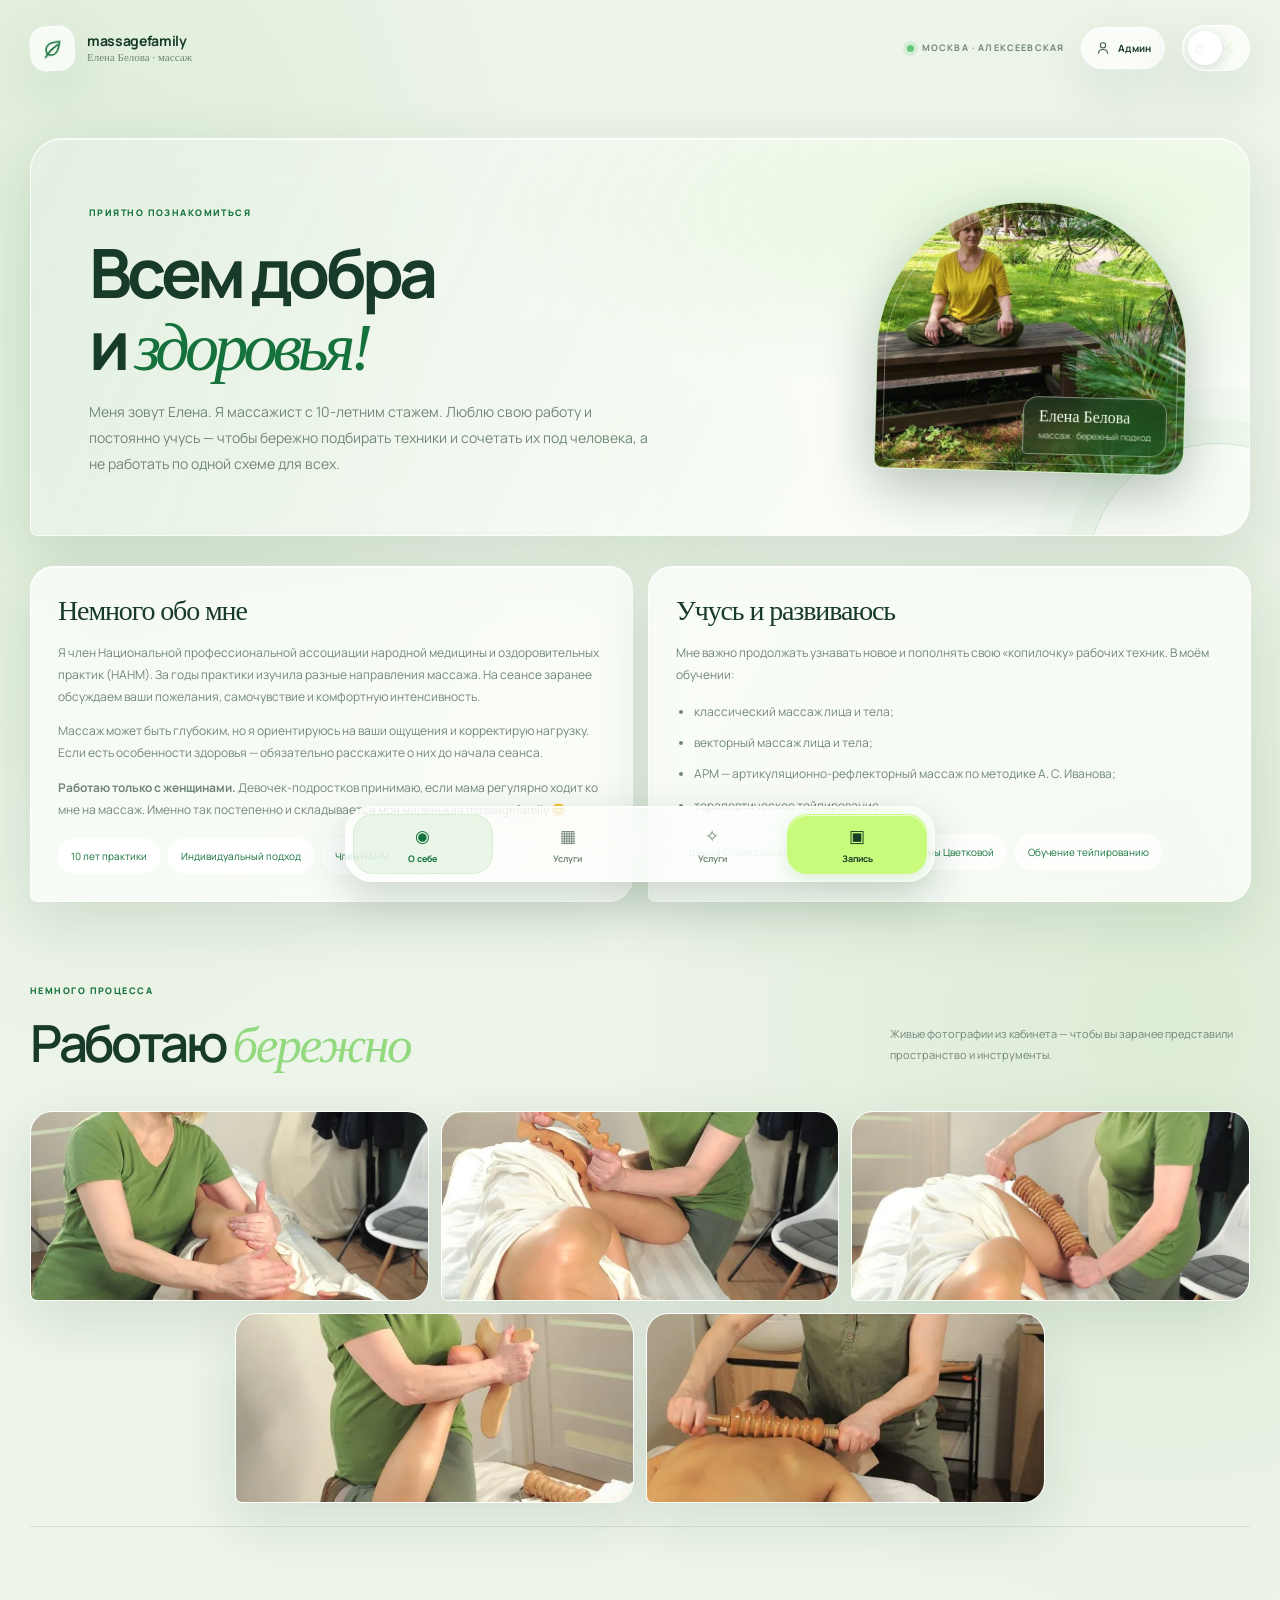
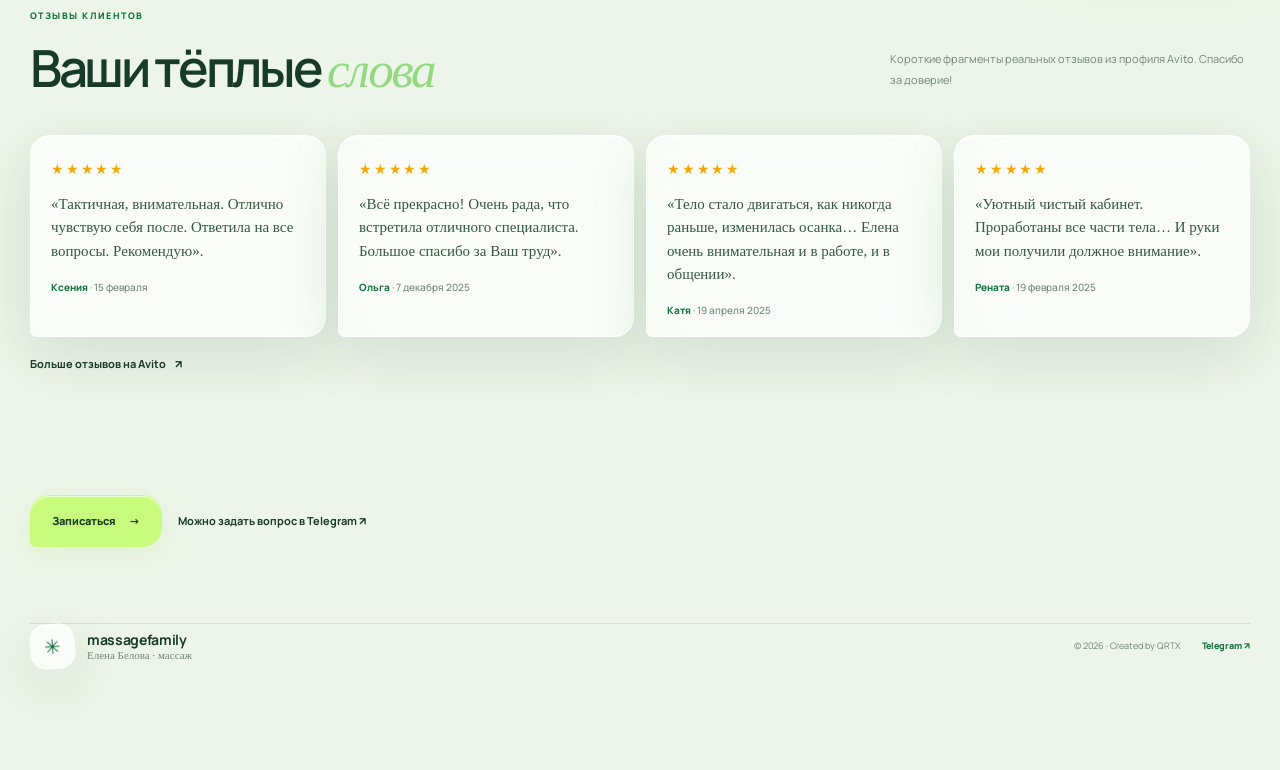
==== commit 5006b060: "Update massagefamily website" ====
--- a/about.html
+++ b/about.html
@@ -3,8 +3,8 @@
 <body data-theme="light"><div class="scroll-progress" id="scroll-progress"></div><div class="ambient-glow" id="ambient-glow"></div>
 <header class="site-header"><a class="brand" href="./index.html"><span class="brand-mark"><svg viewBox="0 0 24 24"><path d="M19 5C10 5 5 8 5 13c0 3 2 5 5 5 5 0 8-6 9-13ZM4 20c4-6 8-9 13-12" fill="none" stroke="currentColor" stroke-width="1.6" stroke-linecap="round"/></svg></span><span class="brand-copy"><strong>massagefamily</strong><small>Елена Белова · массаж</small></span></a><div class="header-right"><span class="header-location"><i></i> МОСКВА · АЛЕКСЕЕВСКАЯ</span><button class="theme-toggle" id="theme-toggle" type="button" aria-label="Сменить тему"><span class="theme-sun">☼</span><span class="theme-moon">☾</span><span class="theme-toggle-knob"></span></button></div></header>
 <main class="standalone-main subpage-main"><section class="page-intro about-intro reveal"><div class="about-intro-copy"><p class="eyebrow">ПРИЯТНО ПОЗНАКОМИТЬСЯ</p><h1>Всем добра<br />и <em>здоровья!</em></h1><p>Меня зовут Елена. Я массажист с 10-летним стажем. Люблю свою работу и постоянно учусь — чтобы бережно подбирать техники и сочетать их под человека, а не работать по одной схеме для всех.</p></div><figure class="about-portrait"><img src="./assets/photos/hero.jpg" alt="Елена в зелёном саду" fetchpriority="high"><figcaption><span>Елена Белова</span><small>массаж · бережный подход</small></figcaption></figure></section>
-<div class="page-content"><article class="page-panel reveal"><h2>Немного обо мне</h2><p>Я член Национальной профессиональной ассоциации народной медицины и оздоровительных практик (НАНМ). За годы практики изучила разные направления массажа. На сеансе заранее обсуждаем ваши пожелания, самочувствие и комфортную интенсивность.</p><p>Массаж может быть глубоким, но я ориентируюсь на ваши ощущения и корректирую нагрузку. Если есть особенности здоровья — обязательно расскажите о них до начала сеанса.</p><div class="course-chips"><span>10 лет практики</span><span>Индивидуальный подход</span><span>Член НАНМ</span></div></article>
-<article class="page-panel reveal"><h2>Учусь и развиваюсь</h2><p>Мне важно продолжать узнавать новое и пополнять свою «копилочку» рабочих техник. В моём обучении:</p><ul><li>классический массаж лица и тела;</li><li>векторный массаж лица и тела;</li><li>артикуляционно-рефлекторный массаж;</li><li>терапевтическое тейпирование.</li></ul><div class="course-chips"><span>Школа Станислава Черного</span><span>Академия Ирины Цветковой</span><span>Обучение тейпированию</span></div></article></div>
+<div class="page-content"><article class="page-panel reveal"><h2>Немного обо мне</h2><p>Я член Национальной профессиональной ассоциации народной медицины и оздоровительных практик (НАНМ). За годы практики изучила разные направления массажа. На сеансе заранее обсуждаем ваши пожелания, самочувствие и комфортную интенсивность.</p><p>Массаж может быть глубоким, но я ориентируюсь на ваши ощущения и корректирую нагрузку. Если есть особенности здоровья — обязательно расскажите о них до начала сеанса.</p><p><strong>Работаю только с женщинами.</strong> Девочек-подростков принимаю, если мама регулярно ходит ко мне на массаж. Именно так постепенно и складывается моя маленькая massagefamily 😊</p><div class="course-chips"><span>10 лет практики</span><span>Индивидуальный подход</span><span>Член НАНМ</span></div></article>
+<article class="page-panel reveal"><h2>Учусь и развиваюсь</h2><p>Мне важно продолжать узнавать новое и пополнять свою «копилочку» рабочих техник. В моём обучении:</p><ul><li>классический массаж лица и тела;</li><li>векторный массаж лица и тела;</li><li>АРМ — артикуляционно-рефлекторный массаж по методике А. С. Иванова;</li><li>терапевтическое тейпирование.</li></ul><div class="course-chips"><span>Школа Станислава Черного</span><span>Академия Ирины Цветковой</span><span>Обучение тейпированию</span></div></article></div>
 <section class="proof-section" style="border:0;padding-bottom:0"><div class="section-heading reveal"><div><div class="section-kicker">НЕМНОГО ПРОЦЕССА</div><h2>Работаю <em>бережно</em></h2></div><p>Живые фотографии из кабинета — чтобы вы заранее представили пространство и инструменты.</p></div><div class="gallery-grid about-gallery reveal"><figure class="gallery-photo"><img src="./assets/photos/gallery/session-01.webp" alt="Елена проводит массаж" loading="lazy"></figure><figure class="gallery-photo"><img src="./assets/photos/gallery/session-02.webp" alt="Массаж деревянным инструментом" loading="lazy"></figure><figure class="gallery-photo"><img src="./assets/photos/gallery/session-03.webp" alt="Сеанс массажа спины" loading="lazy"></figure><figure class="gallery-photo"><img src="./assets/photos/gallery/session-04.webp" alt="Работа с ногой во время сеанса" loading="lazy"></figure><figure class="gallery-photo"><img src="./assets/photos/gallery/session-05.webp" alt="Массаж спины в кабинете" loading="lazy"></figure></div></section>
 <section class="proof-section"><div class="section-heading reveal"><div><div class="section-kicker">ОТЗЫВЫ КЛИЕНТОВ</div><h2>Ваши тёплые <em>слова</em></h2></div><p>Короткие фрагменты реальных отзывов из профиля Avito. Спасибо за доверие!</p></div><div class="reviews-grid"><article class="review-card reveal"><div class="review-stars">★★★★★</div><blockquote>«Тактичная, внимательная. Отлично чувствую себя после. Ответила на все вопросы. Рекомендую».</blockquote><p>Ксения <span>· 15 февраля</span></p></article><article class="review-card reveal"><div class="review-stars">★★★★★</div><blockquote>«Всё прекрасно! Очень рада, что встретила отличного специалиста. Большое спасибо за Ваш труд».</blockquote><p>Ольга <span>· 7 декабря 2025</span></p></article><article class="review-card reveal"><div class="review-stars">★★★★★</div><blockquote>«Тело стало двигаться, как никогда раньше, изменилась осанка… Елена очень внимательная и в работе, и в общении».</blockquote><p>Катя <span>· 19 апреля 2025</span></p></article><article class="review-card reveal"><div class="review-stars">★★★★★</div><blockquote>«Уютный чистый кабинет. Проработаны все части тела… И руки мои получили должное внимание».</blockquote><p>Рената <span>· 19 февраля 2025</span></p></article></div><a class="text-link reviews-source" href="https://www.avito.ru/brands/05d2e769d853cb7432aabbcc0c474734/all/predlozheniya_uslug?gdlkerfdnwq=101&amp;page_from=from_item_card&amp;iid=3800593027&amp;sellerId=5f546a89d2728fcfa3dec36722f4801d&amp;view=gallery" target="_blank" rel="noreferrer">Больше отзывов на Avito <span>↗</span></a></section>
 <div class="page-cta reveal"><a class="button button-primary" href="./booking.html">Записаться <span>→</span></a><a class="text-link" href="https://t.me/elenabelova77" target="_blank" rel="noreferrer">Можно задать вопрос в Telegram ↗</a></div></main>
--- a/styles.css
+++ b/styles.css
@@ -697,6 +697,19 @@
 .admin-booking-item span { display: grid; gap: 3px; }
 .admin-booking-item small { color: var(--muted, #879b8d); }
 .admin-page .site-footer { margin-top: 26px; }
+.messenger-dialog { width: min(440px, calc(100vw - 32px)); max-width: none; border: 1px solid var(--line); border-radius: 24px; padding: 30px; color: var(--ink); background: var(--surface-solid); box-shadow: 0 24px 80px rgba(6, 30, 15, .3); }
+.messenger-dialog::backdrop { background: rgba(4, 24, 14, .62); backdrop-filter: blur(8px); }
+.messenger-dialog h2 { margin: 0 34px 10px 0; font: 600 1.65rem/1.15 var(--serif); }
+.messenger-dialog-copy { color: var(--muted); line-height: 1.6; }
+.messenger-close { position: absolute; top: 14px; right: 16px; width: 38px; height: 38px; border: 0; border-radius: 50%; color: var(--ink); background: var(--page-soft); font-size: 1.6rem; cursor: pointer; }
+.messenger-options { display: grid; grid-template-columns: 1fr 1fr; gap: 14px; margin-top: 22px; }
+.messenger-options > .button { min-height: 54px; align-self: start; justify-content: center; }
+.messenger-max { display: grid; justify-items: start; gap: 9px; padding: 12px; border: 1px solid var(--line); border-radius: 16px; background: var(--surface); }
+.messenger-max > span { font-weight: 700; letter-spacing: .02em; }
+.messenger-max .button { width: 100%; justify-content: center; }
+.messenger-message-tools { margin-top: 18px; padding-top: 14px; border-top: 1px solid var(--line); }
+.messenger-message-tools p { color: var(--muted); font-size: .88rem; }
+@media (max-width: 480px) { .messenger-dialog { padding: 24px 18px; } .messenger-options { grid-template-columns: 1fr; } }
 @media (max-width: 850px) { .admin-grid { grid-template-columns: 1fr; } }
 @media (max-width: 560px) {
   .admin-toolbar, .admin-toolbar-actions { align-items: stretch; flex-direction: column; }
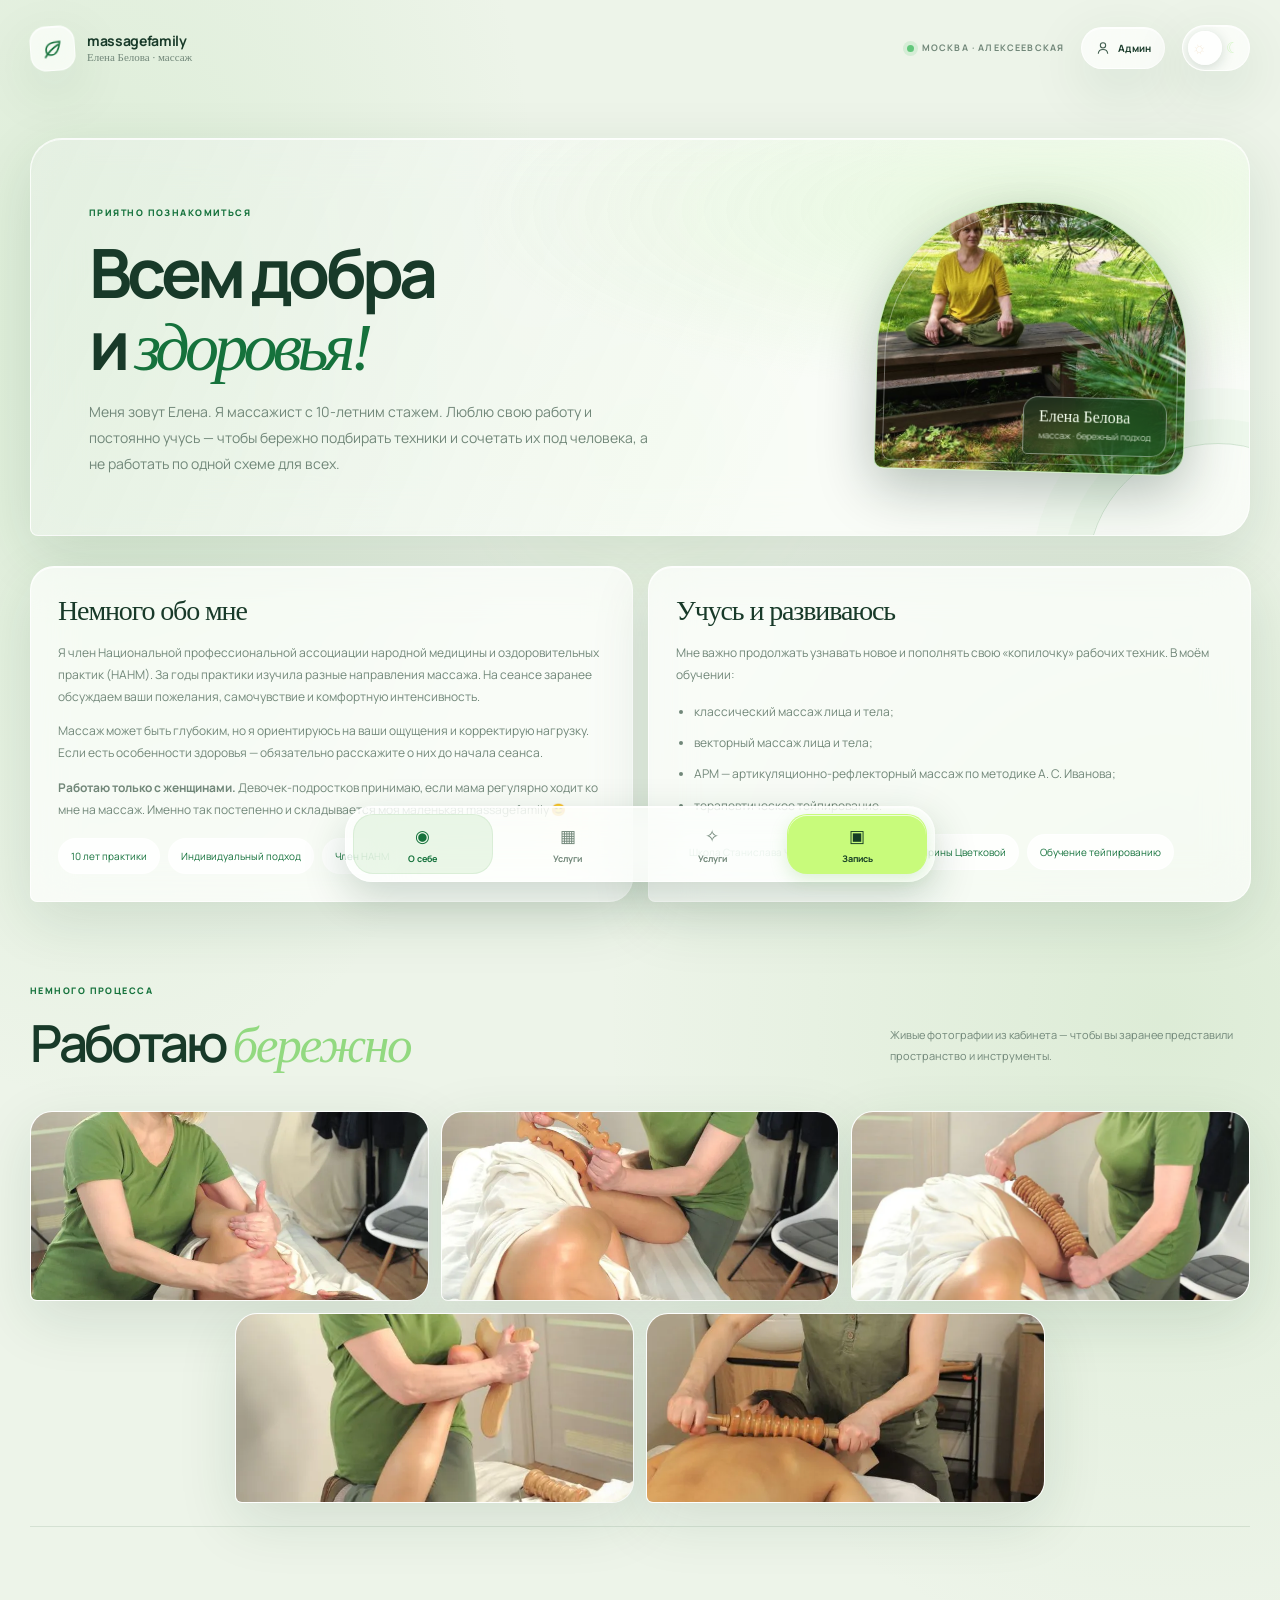
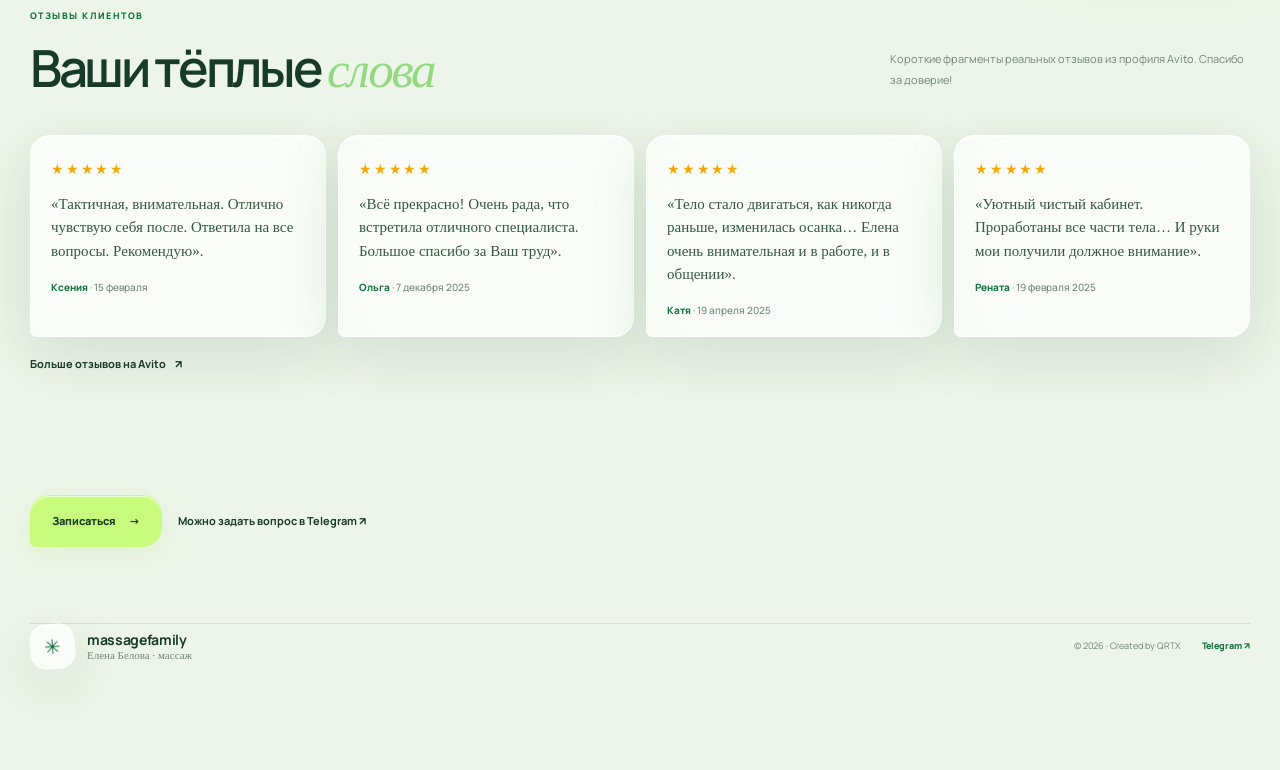
==== commit e5361f13: "Update about.html" ====
--- a/about.html
+++ b/about.html
@@ -4,7 +4,7 @@
 <header class="site-header"><a class="brand" href="./index.html"><span class="brand-mark"><svg viewBox="0 0 24 24"><path d="M19 5C10 5 5 8 5 13c0 3 2 5 5 5 5 0 8-6 9-13ZM4 20c4-6 8-9 13-12" fill="none" stroke="currentColor" stroke-width="1.6" stroke-linecap="round"/></svg></span><span class="brand-copy"><strong>massagefamily</strong><small>Елена Белова · массаж</small></span></a><div class="header-right"><span class="header-location"><i></i> МОСКВА · АЛЕКСЕЕВСКАЯ</span><button class="theme-toggle" id="theme-toggle" type="button" aria-label="Сменить тему"><span class="theme-sun">☼</span><span class="theme-moon">☾</span><span class="theme-toggle-knob"></span></button></div></header>
 <main class="standalone-main subpage-main"><section class="page-intro about-intro reveal"><div class="about-intro-copy"><p class="eyebrow">ПРИЯТНО ПОЗНАКОМИТЬСЯ</p><h1>Всем добра<br />и <em>здоровья!</em></h1><p>Меня зовут Елена. Я массажист с 10-летним стажем. Люблю свою работу и постоянно учусь — чтобы бережно подбирать техники и сочетать их под человека, а не работать по одной схеме для всех.</p></div><figure class="about-portrait"><img src="./assets/photos/hero.jpg" alt="Елена в зелёном саду" fetchpriority="high"><figcaption><span>Елена Белова</span><small>массаж · бережный подход</small></figcaption></figure></section>
 <div class="page-content"><article class="page-panel reveal"><h2>Немного обо мне</h2><p>Я член Национальной профессиональной ассоциации народной медицины и оздоровительных практик (НАНМ). За годы практики изучила разные направления массажа. На сеансе заранее обсуждаем ваши пожелания, самочувствие и комфортную интенсивность.</p><p>Массаж может быть глубоким, но я ориентируюсь на ваши ощущения и корректирую нагрузку. Если есть особенности здоровья — обязательно расскажите о них до начала сеанса.</p><p><strong>Работаю только с женщинами.</strong> Девочек-подростков принимаю, если мама регулярно ходит ко мне на массаж. Именно так постепенно и складывается моя маленькая massagefamily 😊</p><div class="course-chips"><span>10 лет практики</span><span>Индивидуальный подход</span><span>Член НАНМ</span></div></article>
-<article class="page-panel reveal"><h2>Учусь и развиваюсь</h2><p>Мне важно продолжать узнавать новое и пополнять свою «копилочку» рабочих техник. В моём обучении:</p><ul><li>классический массаж лица и тела;</li><li>векторный массаж лица и тела;</li><li>АРМ — артикуляционно-рефлекторный массаж по методике А. С. Иванова;</li><li>терапевтическое тейпирование.</li></ul><div class="course-chips"><span>Школа Станислава Черного</span><span>Академия Ирины Цветковой</span><span>Обучение тейпированию</span></div></article></div>
+<article class="page-panel reveal"><h2>Учусь и развиваюсь</h2><p>Мне важно продолжать узнавать новое и пополнять свою «копилочку» рабочих техник. В моём обучении:</p><ul><li>классический массаж лица и тела;</li><li>векторный массаж лица и тела;</li><li>АРМ — артикуляционно-рефлекторный массаж по методике А. С. Иванова;</li><li>терапевтическое тейпирование.</li></ul><div class="course-chips"><span>Школа Станислава Чернонога</span><span>Академия Ирины Цветковой</span><span>Обучение тейпированию</span></div></article></div>
 <section class="proof-section" style="border:0;padding-bottom:0"><div class="section-heading reveal"><div><div class="section-kicker">НЕМНОГО ПРОЦЕССА</div><h2>Работаю <em>бережно</em></h2></div><p>Живые фотографии из кабинета — чтобы вы заранее представили пространство и инструменты.</p></div><div class="gallery-grid about-gallery reveal"><figure class="gallery-photo"><img src="./assets/photos/gallery/session-01.webp" alt="Елена проводит массаж" loading="lazy"></figure><figure class="gallery-photo"><img src="./assets/photos/gallery/session-02.webp" alt="Массаж деревянным инструментом" loading="lazy"></figure><figure class="gallery-photo"><img src="./assets/photos/gallery/session-03.webp" alt="Сеанс массажа спины" loading="lazy"></figure><figure class="gallery-photo"><img src="./assets/photos/gallery/session-04.webp" alt="Работа с ногой во время сеанса" loading="lazy"></figure><figure class="gallery-photo"><img src="./assets/photos/gallery/session-05.webp" alt="Массаж спины в кабинете" loading="lazy"></figure></div></section>
 <section class="proof-section"><div class="section-heading reveal"><div><div class="section-kicker">ОТЗЫВЫ КЛИЕНТОВ</div><h2>Ваши тёплые <em>слова</em></h2></div><p>Короткие фрагменты реальных отзывов из профиля Avito. Спасибо за доверие!</p></div><div class="reviews-grid"><article class="review-card reveal"><div class="review-stars">★★★★★</div><blockquote>«Тактичная, внимательная. Отлично чувствую себя после. Ответила на все вопросы. Рекомендую».</blockquote><p>Ксения <span>· 15 февраля</span></p></article><article class="review-card reveal"><div class="review-stars">★★★★★</div><blockquote>«Всё прекрасно! Очень рада, что встретила отличного специалиста. Большое спасибо за Ваш труд».</blockquote><p>Ольга <span>· 7 декабря 2025</span></p></article><article class="review-card reveal"><div class="review-stars">★★★★★</div><blockquote>«Тело стало двигаться, как никогда раньше, изменилась осанка… Елена очень внимательная и в работе, и в общении».</blockquote><p>Катя <span>· 19 апреля 2025</span></p></article><article class="review-card reveal"><div class="review-stars">★★★★★</div><blockquote>«Уютный чистый кабинет. Проработаны все части тела… И руки мои получили должное внимание».</blockquote><p>Рената <span>· 19 февраля 2025</span></p></article></div><a class="text-link reviews-source" href="https://www.avito.ru/brands/05d2e769d853cb7432aabbcc0c474734/all/predlozheniya_uslug?gdlkerfdnwq=101&amp;page_from=from_item_card&amp;iid=3800593027&amp;sellerId=5f546a89d2728fcfa3dec36722f4801d&amp;view=gallery" target="_blank" rel="noreferrer">Больше отзывов на Avito <span>↗</span></a></section>
 <div class="page-cta reveal"><a class="button button-primary" href="./booking.html">Записаться <span>→</span></a><a class="text-link" href="https://t.me/elenabelova77" target="_blank" rel="noreferrer">Можно задать вопрос в Telegram ↗</a></div></main>
